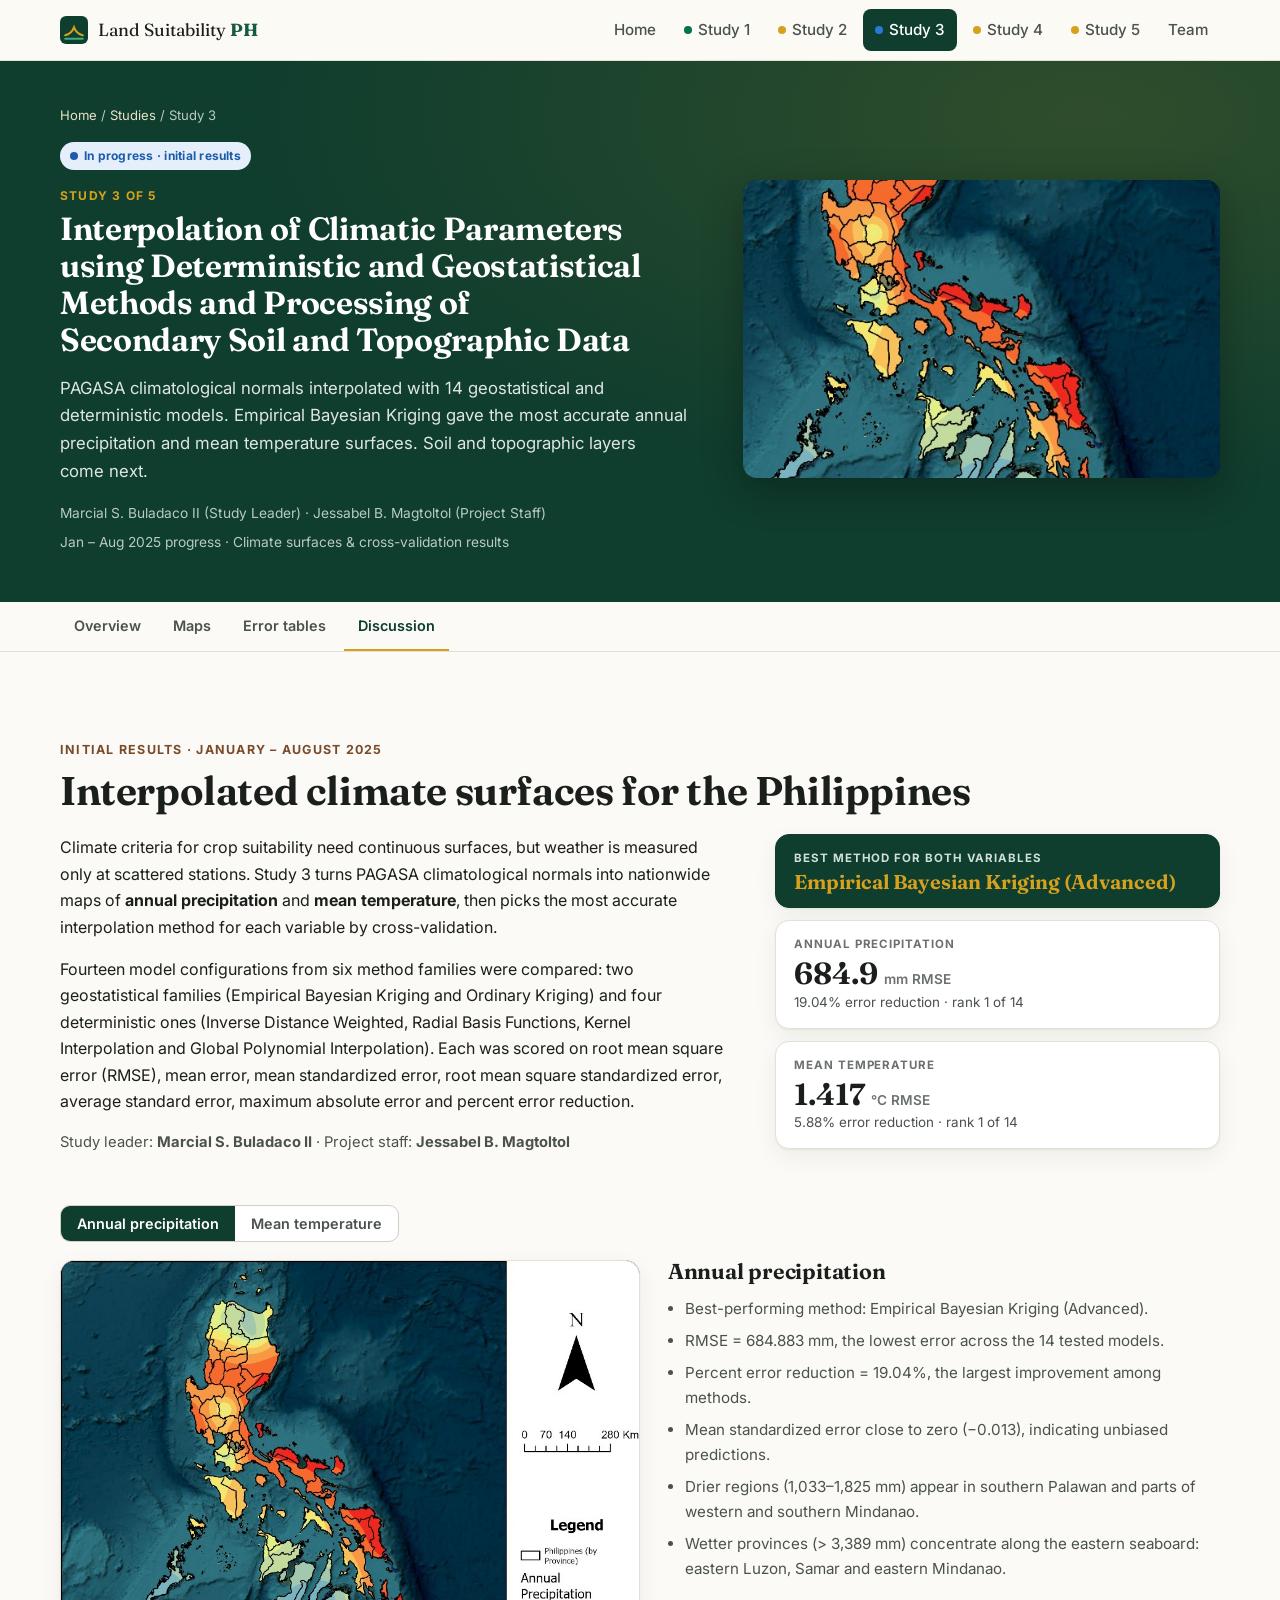
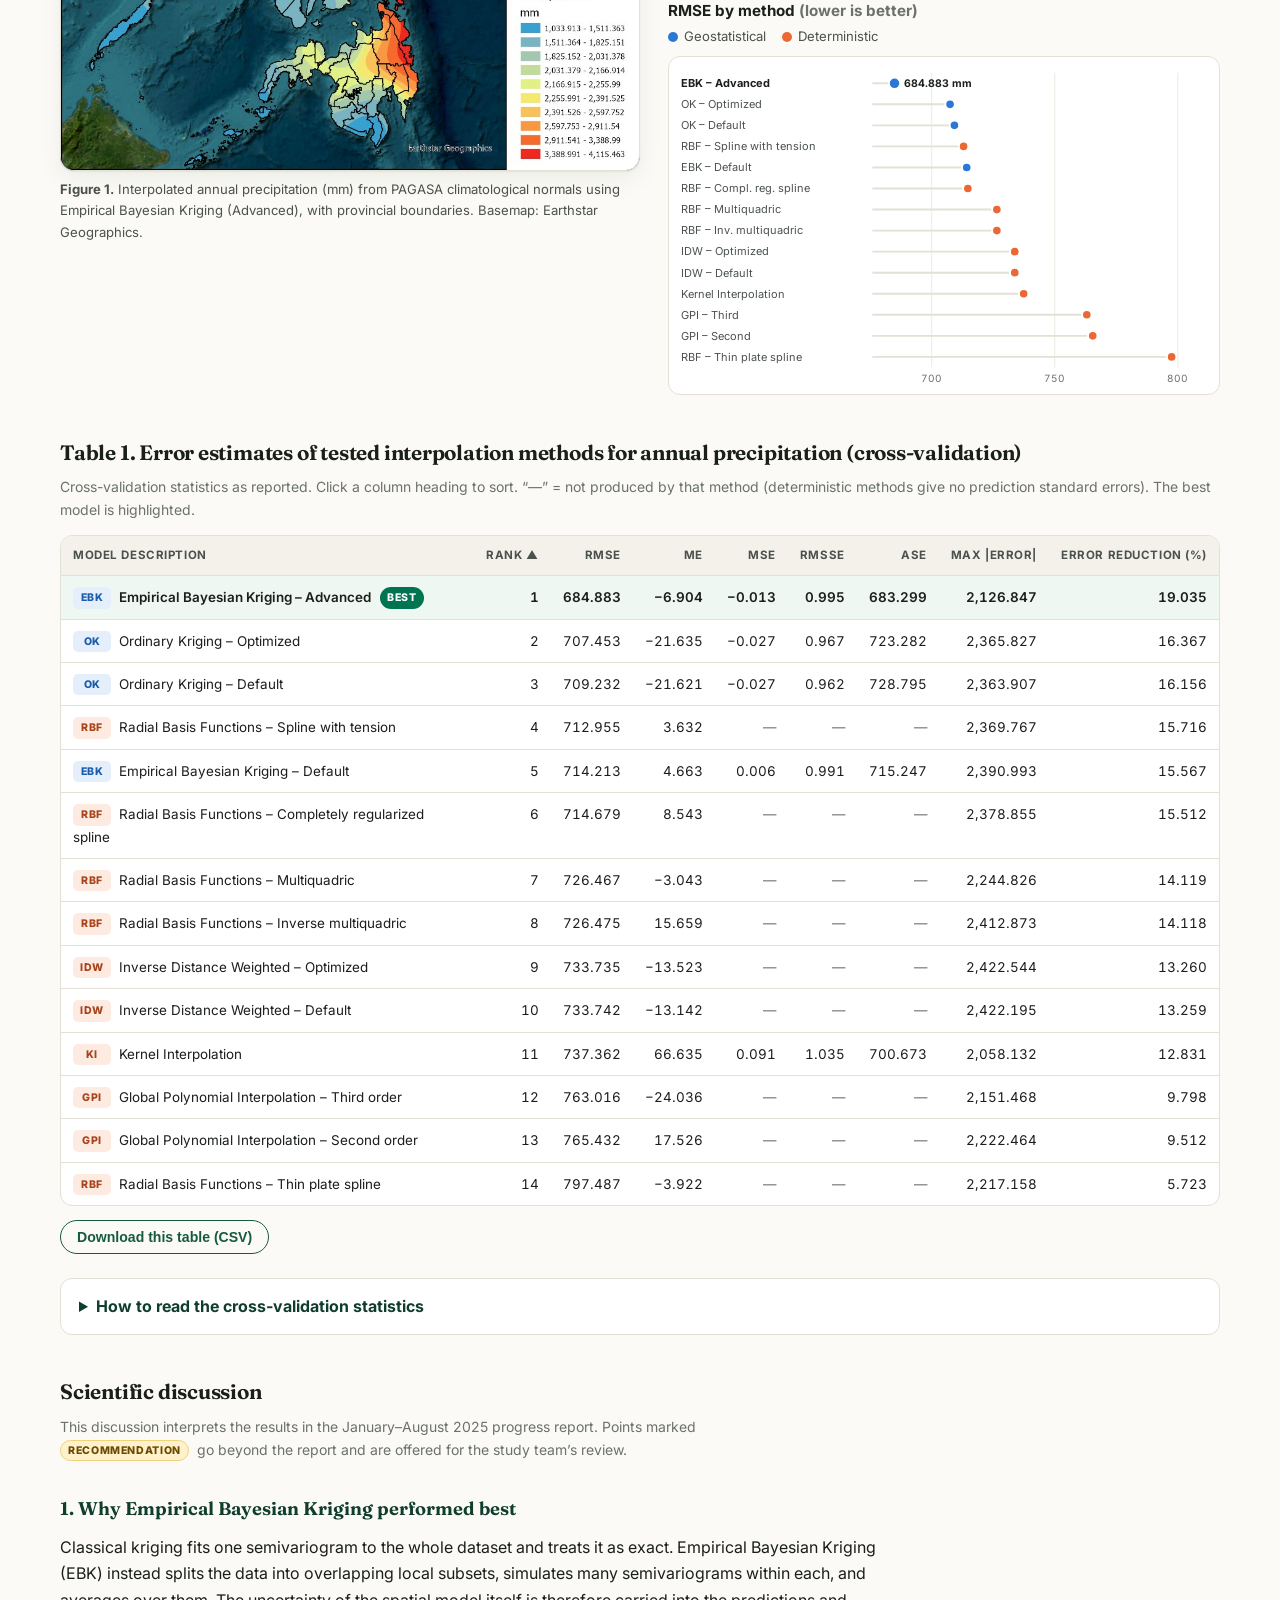
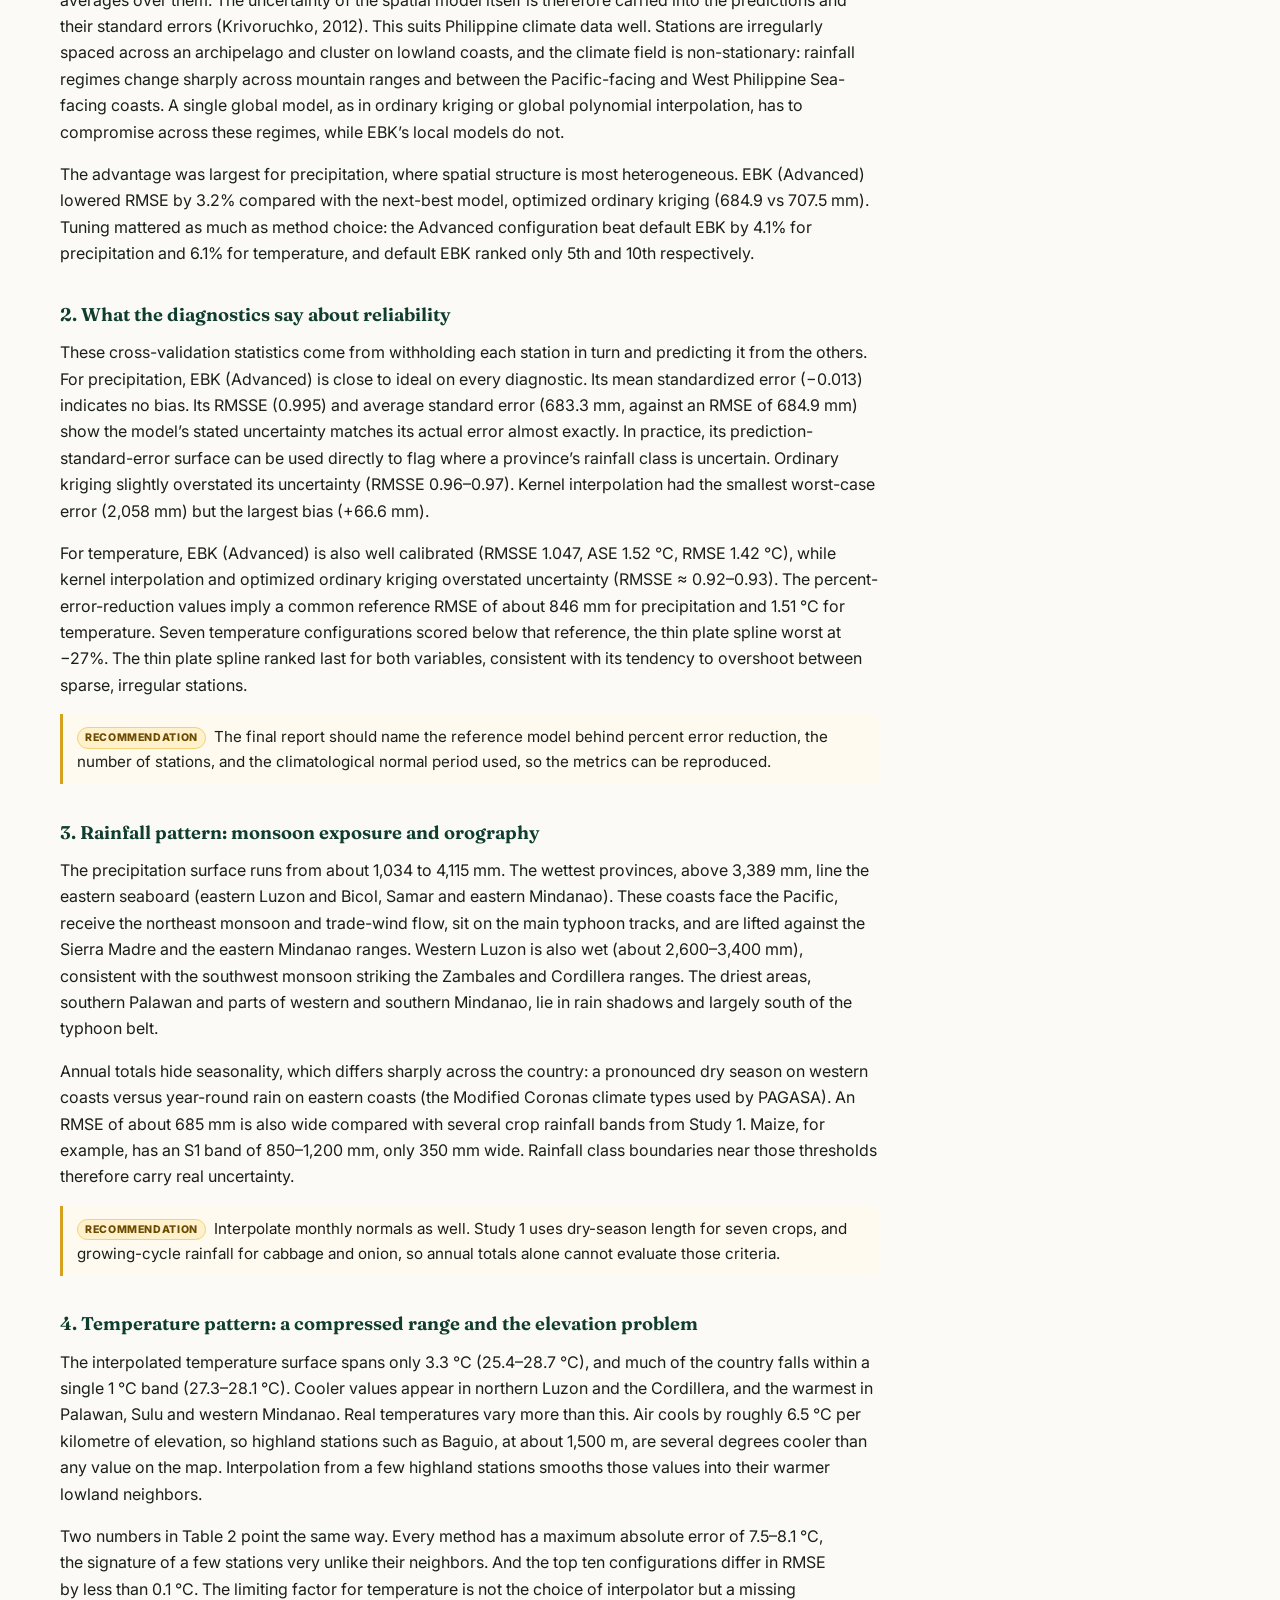
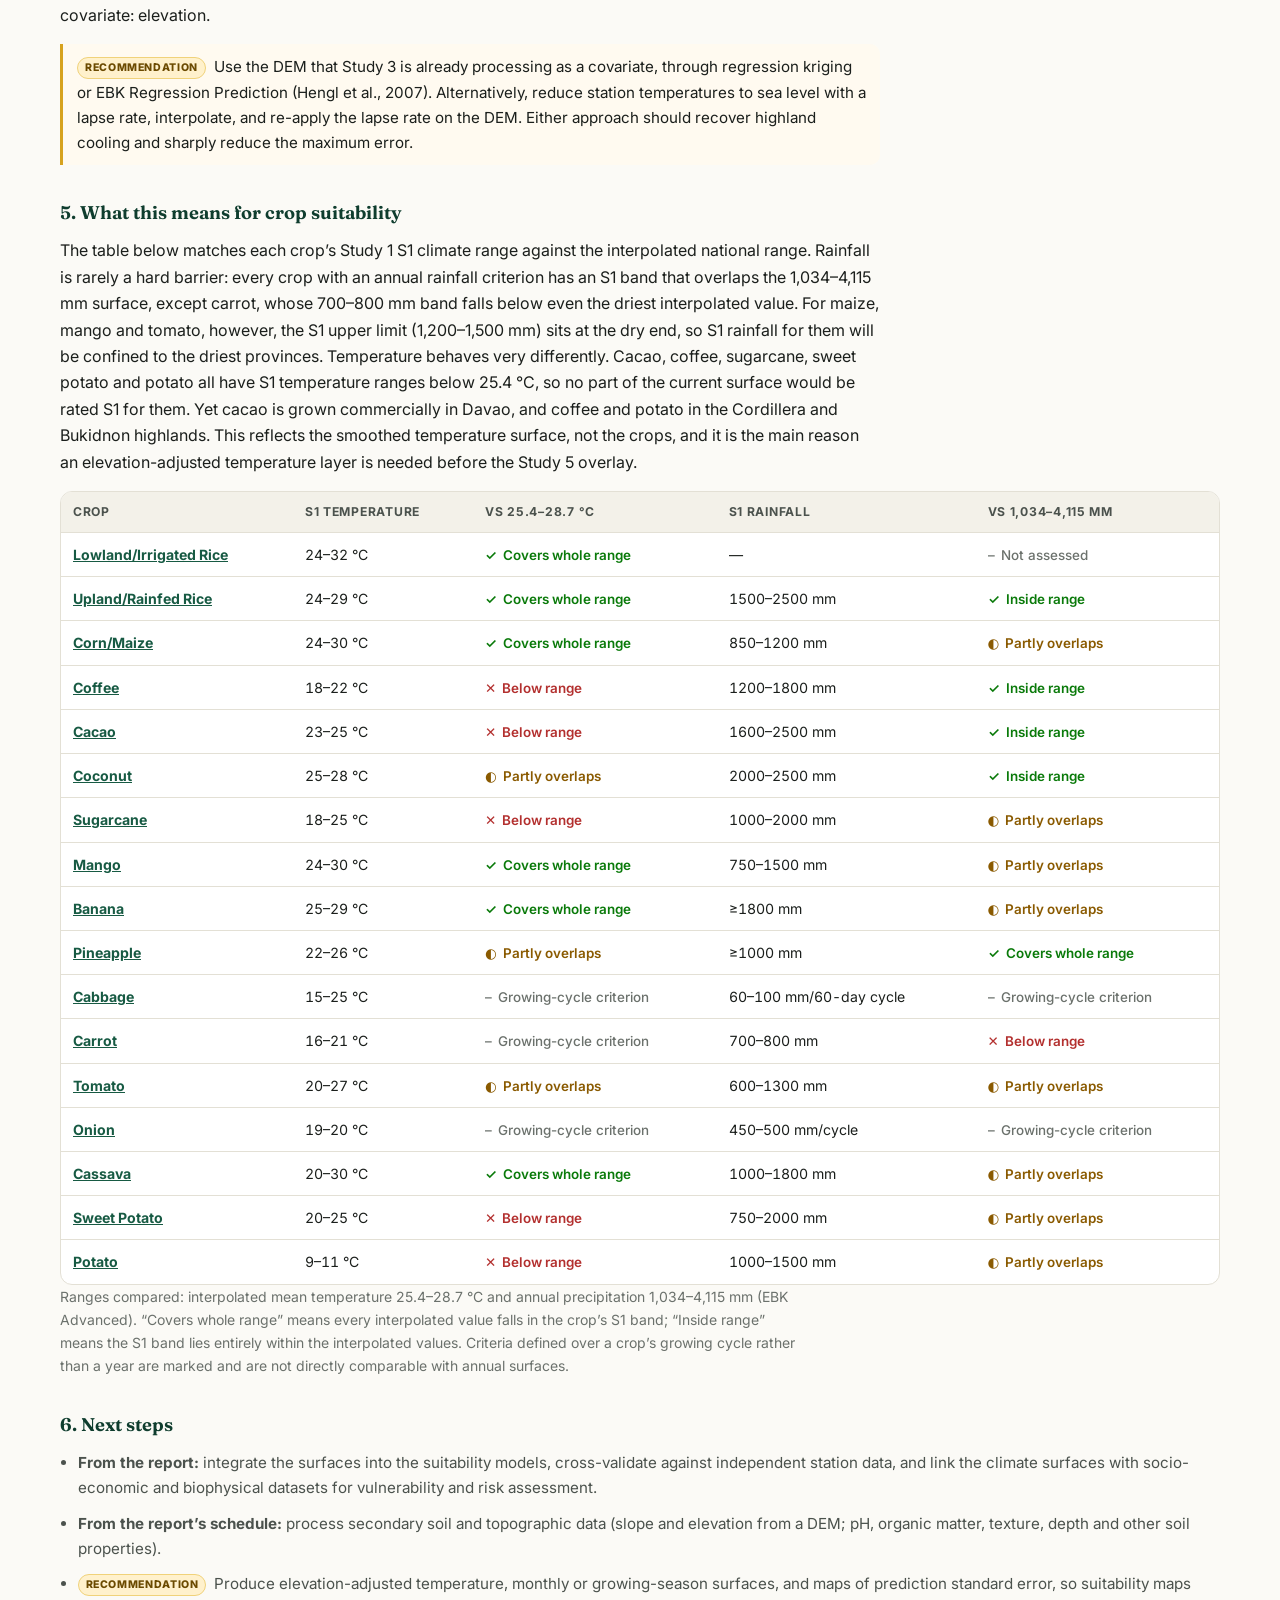
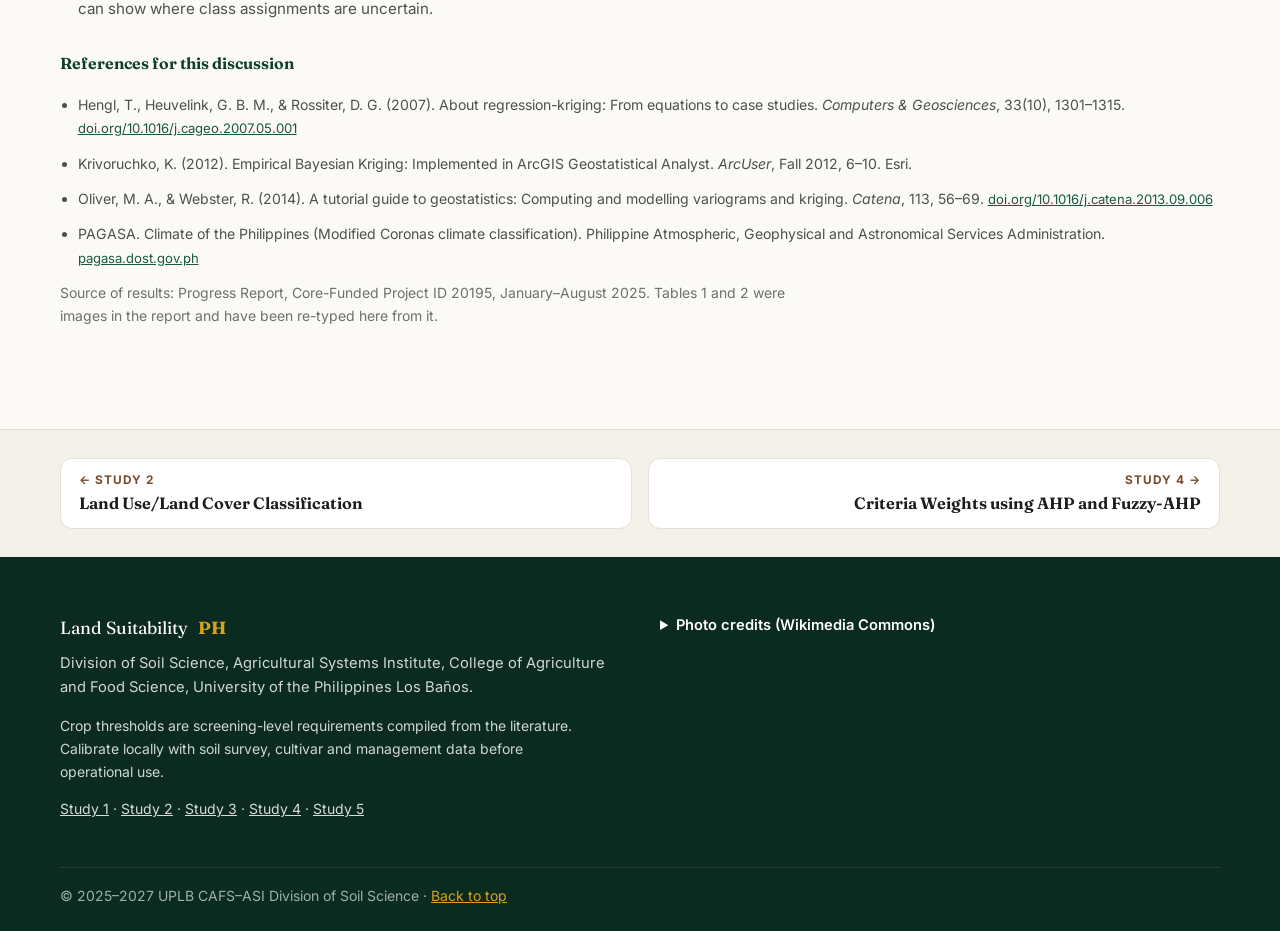
==== docs/study-3.html @ 01b2b388 "Split the site into one page per study Home page keeps the project overview, study cards and team. E" ====
<!doctype html>
<html lang="en">
<head>
<meta charset="utf-8">
<meta name="viewport" content="width=device-width, initial-scale=1">
<title>Study 3: Climate Interpolation · Land Suitability PH</title>
<meta name="description" content="Interpolated annual precipitation and mean temperature surfaces for the Philippines, with cross-validation of 14 interpolation methods and a scientific discussion.">
<link rel="icon" href="data:image/svg+xml,%3Csvg xmlns='http://www.w3.org/2000/svg' viewBox='0 0 32 32'%3E%3Crect width='32' height='32' rx='7' fill='%230f3d2e'/%3E%3Cpath d='M6 22c5-1 8-4 10-9 2 5 5 8 10 9' stroke='%23d6a21e' stroke-width='2.4' fill='none' stroke-linecap='round'/%3E%3Cpath d='M6 26h20' stroke='%233fae80' stroke-width='2.4' stroke-linecap='round'/%3E%3C/svg%3E">
<link rel="preconnect" href="https://fonts.googleapis.com">
<link rel="preconnect" href="https://fonts.gstatic.com" crossorigin>
<link href="https://fonts.googleapis.com/css2?family=Fraunces:opsz,wght@9..144,500;9..144,650&family=Inter:wght@400;500;600;700&display=swap" rel="stylesheet">
<link rel="stylesheet" href="assets/css/style.css?v=6">
</head>
<body data-page="study-3">
<header id="site-header" class="nav"></header>
<main id="main">
<section class="page-hero" id="page-hero"></section>
<nav class="subnav" aria-label="On this page"><div class="wrap"><a href="#climate">Overview</a><a href="#maps">Maps</a><a href="#tables">Error tables</a><a href="#discussion">Discussion</a></div></nav>
<!-- ============ STUDY 3 ============ -->
<section id="climate" class="section">
  <div class="wrap">
    <p class="kicker">Initial results · January – August 2025</p>
    <h2>Interpolated climate surfaces for the Philippines</h2>
    <div class="two-col narrow-right">
      <div>
        <p>Climate criteria for crop suitability need continuous surfaces, but weather is measured only at scattered stations. Study 3 turns PAGASA climatological normals into nationwide maps of <strong>annual precipitation</strong> and <strong>mean temperature</strong>, then picks the most accurate interpolation method for each variable by cross-validation.</p>
        <p>Fourteen model configurations from six method families were compared: two geostatistical families (Empirical Bayesian Kriging and Ordinary Kriging) and four deterministic ones (Inverse Distance Weighted, Radial Basis Functions, Kernel Interpolation and Global Polynomial Interpolation). Each was scored on root mean square error (RMSE), mean error, mean standardized error, root mean square standardized error, average standard error, maximum absolute error and percent error reduction.</p>
        <p class="lead-by">Study leader: <strong>Marcial S. Buladaco II</strong> · Project staff: <strong>Jessabel B. Magtoltol</strong></p>
      </div>
      <aside class="kpi-stack" aria-label="Key results">
        <div class="kpi best"><span class="kpi-lbl">Best method for both variables</span><span class="kpi-val sm">Empirical Bayesian Kriging (Advanced)</span></div>
        <div class="kpi"><span class="kpi-lbl">Annual precipitation</span><span class="kpi-val">684.9 <small>mm RMSE</small></span><span class="kpi-sub">19.04% error reduction · rank 1 of 14</span></div>
        <div class="kpi"><span class="kpi-lbl">Mean temperature</span><span class="kpi-val">1.417 <small>°C RMSE</small></span><span class="kpi-sub">5.88% error reduction · rank 1 of 14</span></div>
      </aside>
    </div>

    <div class="s3-switch" id="maps">
      <div class="seg" role="group" aria-label="Climate variable" id="s3-var">
        <button type="button" class="active" data-var="precip" aria-pressed="true">Annual precipitation</button>
        <button type="button" data-var="temp" aria-pressed="false">Mean temperature</button>
      </div>
    </div>

    <div class="s3-result">
      <figure class="s3-map">
        <button type="button" class="map-zoom" id="s3-map-btn" aria-label="Enlarge map">
          <img id="s3-map" src="assets/img/study3/annual-precipitation-ebk.jpg" alt="" width="938" height="825">
          <span class="zoom-hint" aria-hidden="true">Click to enlarge</span>
        </button>
        <figcaption id="s3-map-cap"></figcaption>
      </figure>
      <div class="s3-side">
        <h3 id="s3-title">Annual precipitation</h3>
        <ul class="s3-highlights" id="s3-highlights"></ul>
        <h4 class="s3-h4">RMSE by method <span class="muted">(lower is better)</span></h4>
        <ul class="legend inline" aria-label="Method type legend">
          <li><span class="dot geo"></span>Geostatistical</li>
          <li><span class="dot det"></span>Deterministic</li>
        </ul>
        <div id="s3-chart" class="s3-chart"></div>
      </div>
    </div>

    <span class="anchor" id="tables"></span>
    <h3 class="sub" id="s3-table-title">Table 1. Error estimates of tested interpolation methods for annual precipitation</h3>
    <p class="muted small">Cross-validation statistics as reported. Click a column heading to sort. “—” = not produced by that method (deterministic methods give no prediction standard errors). The best model is highlighted.</p>
    <div class="table-wrap"><table class="s3-table" id="s3-table"></table></div>
    <button type="button" class="btn btn-outline s3-dl" id="s3-dl">Download this table (CSV)</button>

    <details class="glossary">
      <summary>How to read the cross-validation statistics</summary>
      <dl>
        <dt>RMSE: root mean square error</dt><dd>Typical size of the prediction error, in the variable’s units. Smaller is better.</dd>
        <dt>ME: mean error</dt><dd>Average of predicted minus observed. Close to 0 means no systematic over- or under-prediction.</dd>
        <dt>MSE: mean standardized error</dt><dd>Mean error divided by each prediction’s standard error. Should be close to 0.</dd>
        <dt>RMSSE: root mean square standardized error</dt><dd>Should be close to 1. Above 1, the model underestimates its own uncertainty; below 1, it overestimates it.</dd>
        <dt>ASE: average standard error</dt><dd>The model’s own estimate of its error. When it is close to the RMSE, the uncertainty maps can be trusted.</dd>
        <dt>Max |error|: maximum absolute error</dt><dd>The single worst station prediction. It flags stations that differ sharply from their neighbors.</dd>
        <dt>Percent error reduction</dt><dd>RMSE improvement relative to a common reference model. Negative values mean the configuration did worse than that reference.</dd>
      </dl>
    </details>

    <article class="discussion" id="discussion">
      <h3 class="sub">Scientific discussion</h3>
      <p class="muted small disclaimer">This discussion interprets the results in the January–August 2025 progress report. Points marked <span class="tag-rec">Recommendation</span> go beyond the report and are offered for the study team’s review.</p>

      <h4>1. Why Empirical Bayesian Kriging performed best</h4>
      <p>Classical kriging fits one semivariogram to the whole dataset and treats it as exact. Empirical Bayesian Kriging (EBK) instead splits the data into overlapping local subsets, simulates many semivariograms within each, and averages over them. The uncertainty of the spatial model itself is therefore carried into the predictions and their standard errors (Krivoruchko, 2012). This suits Philippine climate data well. Stations are irregularly spaced across an archipelago and cluster on lowland coasts, and the climate field is non-stationary: rainfall regimes change sharply across mountain ranges and between the Pacific-facing and West Philippine Sea-facing coasts. A single global model, as in ordinary kriging or global polynomial interpolation, has to compromise across these regimes, while EBK’s local models do not.</p>
      <p>The advantage was largest for precipitation, where spatial structure is most heterogeneous. EBK (Advanced) lowered RMSE by 3.2% compared with the next-best model, optimized ordinary kriging (684.9 vs 707.5 mm). Tuning mattered as much as method choice: the Advanced configuration beat default EBK by 4.1% for precipitation and 6.1% for temperature, and default EBK ranked only 5th and 10th respectively.</p>

      <h4>2. What the diagnostics say about reliability</h4>
      <p>These cross-validation statistics come from withholding each station in turn and predicting it from the others. For precipitation, EBK (Advanced) is close to ideal on every diagnostic. Its mean standardized error (−0.013) indicates no bias. Its RMSSE (0.995) and average standard error (683.3 mm, against an RMSE of 684.9 mm) show the model’s stated uncertainty matches its actual error almost exactly. In practice, its prediction-standard-error surface can be used directly to flag where a province’s rainfall class is uncertain. Ordinary kriging slightly overstated its uncertainty (RMSSE 0.96–0.97). Kernel interpolation had the smallest worst-case error (2,058 mm) but the largest bias (+66.6 mm).</p>
      <p>For temperature, EBK (Advanced) is also well calibrated (RMSSE 1.047, ASE 1.52 °C, RMSE 1.42 °C), while kernel interpolation and optimized ordinary kriging overstated uncertainty (RMSSE ≈ 0.92–0.93). The percent-error-reduction values imply a common reference RMSE of about 846 mm for precipitation and 1.51 °C for temperature. Seven temperature configurations scored below that reference, the thin plate spline worst at −27%. The thin plate spline ranked last for both variables, consistent with its tendency to overshoot between sparse, irregular stations.</p>
      <p class="rec"><span class="tag-rec">Recommendation</span> The final report should name the reference model behind percent error reduction, the number of stations, and the climatological normal period used, so the metrics can be reproduced.</p>

      <h4>3. Rainfall pattern: monsoon exposure and orography</h4>
      <p>The precipitation surface runs from about 1,034 to 4,115 mm. The wettest provinces, above 3,389 mm, line the eastern seaboard (eastern Luzon and Bicol, Samar and eastern Mindanao). These coasts face the Pacific, receive the northeast monsoon and trade-wind flow, sit on the main typhoon tracks, and are lifted against the Sierra Madre and the eastern Mindanao ranges. Western Luzon is also wet (about 2,600–3,400 mm), consistent with the southwest monsoon striking the Zambales and Cordillera ranges. The driest areas, southern Palawan and parts of western and southern Mindanao, lie in rain shadows and largely south of the typhoon belt.</p>
      <p>Annual totals hide seasonality, which differs sharply across the country: a pronounced dry season on western coasts versus year-round rain on eastern coasts (the Modified Coronas climate types used by PAGASA). An RMSE of about 685 mm is also wide compared with several crop rainfall bands from Study 1. Maize, for example, has an S1 band of 850–1,200 mm, only 350 mm wide. Rainfall class boundaries near those thresholds therefore carry real uncertainty.</p>
      <p class="rec"><span class="tag-rec">Recommendation</span> Interpolate monthly normals as well. Study 1 uses dry-season length for seven crops, and growing-cycle rainfall for cabbage and onion, so annual totals alone cannot evaluate those criteria.</p>

      <h4>4. Temperature pattern: a compressed range and the elevation problem</h4>
      <p>The interpolated temperature surface spans only 3.3 °C (25.4–28.7 °C), and much of the country falls within a single 1 °C band (27.3–28.1 °C). Cooler values appear in northern Luzon and the Cordillera, and the warmest in Palawan, Sulu and western Mindanao. Real temperatures vary more than this. Air cools by roughly 6.5 °C per kilometre of elevation, so highland stations such as Baguio, at about 1,500 m, are several degrees cooler than any value on the map. Interpolation from a few highland stations smooths those values into their warmer lowland neighbors.</p>
      <p>Two numbers in Table 2 point the same way. Every method has a maximum absolute error of 7.5–8.1 °C, the signature of a few stations very unlike their neighbors. And the top ten configurations differ in RMSE by less than 0.1 °C. The limiting factor for temperature is not the choice of interpolator but a missing covariate: elevation.</p>
      <p class="rec"><span class="tag-rec">Recommendation</span> Use the DEM that Study 3 is already processing as a covariate, through regression kriging or EBK Regression Prediction (Hengl et al., 2007). Alternatively, reduce station temperatures to sea level with a lapse rate, interpolate, and re-apply the lapse rate on the DEM. Either approach should recover highland cooling and sharply reduce the maximum error.</p>

      <h4>5. What this means for crop suitability</h4>
      <p>The table below matches each crop’s Study 1 S1 climate range against the interpolated national range. Rainfall is rarely a hard barrier: every crop with an annual rainfall criterion has an S1 band that overlaps the 1,034–4,115 mm surface, except carrot, whose 700–800 mm band falls below even the driest interpolated value. For maize, mango and tomato, however, the S1 upper limit (1,200–1,500 mm) sits at the dry end, so S1 rainfall for them will be confined to the driest provinces. Temperature behaves very differently. Cacao, coffee, sugarcane, sweet potato and potato all have S1 temperature ranges below 25.4 °C, so no part of the current surface would be rated S1 for them. Yet cacao is grown commercially in Davao, and coffee and potato in the Cordillera and Bukidnon highlands. This reflects the smoothed temperature surface, not the crops, and it is the main reason an elevation-adjusted temperature layer is needed before the Study 5 overlay.</p>
      <div class="table-wrap"><table class="fit-table" id="s3-fit"></table></div>
      <p class="muted small">Ranges compared: interpolated mean temperature 25.4–28.7 °C and annual precipitation 1,034–4,115 mm (EBK Advanced). “Covers whole range” means every interpolated value falls in the crop’s S1 band; “Inside range” means the S1 band lies entirely within the interpolated values. Criteria defined over a crop’s growing cycle rather than a year are marked and are not directly comparable with annual surfaces.</p>

      <h4>6. Next steps</h4>
      <ul class="cautions">
        <li><b>From the report:</b> integrate the surfaces into the suitability models, cross-validate against independent station data, and link the climate surfaces with socio-economic and biophysical datasets for vulnerability and risk assessment.</li>
        <li><b>From the report’s schedule:</b> process secondary soil and topographic data (slope and elevation from a DEM; pH, organic matter, texture, depth and other soil properties).</li>
        <li><span class="tag-rec">Recommendation</span> Produce elevation-adjusted temperature, monthly or growing-season surfaces, and maps of prediction standard error, so suitability maps can show where class assignments are uncertain.</li>
      </ul>

      <h4 class="refs-h">References for this discussion</h4>
      <ul class="refs short">
        <li>Hengl, T., Heuvelink, G. B. M., &amp; Rossiter, D. G. (2007). About regression-kriging: From equations to case studies. <i>Computers &amp; Geosciences</i>, 33(10), 1301–1315. <a href="https://doi.org/10.1016/j.cageo.2007.05.001" target="_blank" rel="noopener">doi.org/10.1016/j.cageo.2007.05.001</a></li>
        <li>Krivoruchko, K. (2012). Empirical Bayesian Kriging: Implemented in ArcGIS Geostatistical Analyst. <i>ArcUser</i>, Fall 2012, 6–10. Esri.</li>
        <li>Oliver, M. A., &amp; Webster, R. (2014). A tutorial guide to geostatistics: Computing and modelling variograms and kriging. <i>Catena</i>, 113, 56–69. <a href="https://doi.org/10.1016/j.catena.2013.09.006" target="_blank" rel="noopener">doi.org/10.1016/j.catena.2013.09.006</a></li>
        <li>PAGASA. Climate of the Philippines (Modified Coronas climate classification). Philippine Atmospheric, Geophysical and Astronomical Services Administration. <a href="https://www.pagasa.dost.gov.ph/information/climate-philippines" target="_blank" rel="noopener">pagasa.dost.gov.ph</a></li>
      </ul>
      <p class="muted small">Source of results: Progress Report, Core-Funded Project ID 20195, January–August 2025. Tables 1 and 2 were images in the report and have been re-typed here from it.</p>
    </article>
  </div>
</section>

<nav class="study-pager" id="study-pager" aria-label="Other studies"></nav>
<!-- Map lightbox -->
<dialog id="map-dialog" class="map-dialog" aria-label="Enlarged map">
  <button class="dlg-close" id="map-close" aria-label="Close enlarged map">
    <svg viewBox="0 0 24 24" width="20" height="20" aria-hidden="true"><path d="M6 6l12 12M18 6 6 18" stroke="currentColor" stroke-width="2.2" stroke-linecap="round"/></svg>
  </button>
  <img id="map-big" src="" alt="">
</dialog>

<div class="tooltip" id="tooltip" role="status" hidden></div>
</main>
<footer id="site-footer" class="footer"></footer>
<script src="assets/js/data.js?v=6"></script>
<script src="assets/js/study3.js?v=6"></script>
<script src="assets/js/app.js?v=6"></script>
</body>
</html>
---- docs/assets/css/style.css ----
/* Land Suitability PH: styles */
:root {
  color-scheme: light;
  --paper: #fbfaf6;
  --paper-2: #f3f1e9;
  --card: #ffffff;
  --ink: #1b1f1c;
  --ink-2: #4b524d;
  --muted: #6b716c;
  --line: #e3e0d5;
  --line-2: #d3cfc2;
  --forest: #0f3d2e;
  --forest-2: #175a43;
  --leaf: #3fae80;
  --soil: #7a4b2a;
  --gold: #d6a21e;
  /* FAO suitability classes (validated for CVD separation; always shown with a text label) */
  --S1: #007450;
  --S2: #3fae80;
  --S3: #d6a21e;
  --N1: #d4532a;
  --N2: #8f2a1f;
  --radius: 14px;
  --shadow: 0 1px 2px rgba(20, 30, 25, .06), 0 8px 24px rgba(20, 30, 25, .06);
  --serif: "Fraunces", Georgia, "Times New Roman", serif;
  --sans: "Inter", system-ui, -apple-system, "Segoe UI", Roboto, sans-serif;
}

*, *::before, *::after { box-sizing: border-box; }
html { scroll-behavior: smooth; scroll-padding-top: 72px; }
body {
  margin: 0;
  background: var(--paper);
  color: var(--ink);
  font: 16px/1.65 var(--sans);
  -webkit-font-smoothing: antialiased;
  overflow-x: hidden;
}
img { max-width: 100%; display: block; }
a { color: var(--forest-2); }
a:hover { color: var(--forest); }
abbr { text-decoration: none; border-bottom: 1px dotted currentColor; cursor: help; }
h1, h2, h3 { font-family: var(--serif); font-weight: 650; line-height: 1.15; margin: 0 0 .5em; letter-spacing: -.01em; text-wrap: balance; }
h2 { font-size: clamp(1.75rem, 3.6vw, 2.5rem); }
h3 { font-size: 1.2rem; }
p { margin: 0 0 1em; text-wrap: pretty; }
.wrap { width: min(1160px, 100% - 32px); margin-inline: auto; }
.muted { color: var(--muted); }
.small { font-size: .875rem; }
:focus-visible { outline: 3px solid var(--gold); outline-offset: 2px; border-radius: 4px; }

/* ---------- nav ---------- */
.nav { position: sticky; top: 0; z-index: 50; background: rgba(251, 250, 246, .9); backdrop-filter: saturate(1.4) blur(10px); border-bottom: 1px solid var(--line); }
.nav-inner { display: flex; align-items: center; justify-content: space-between; height: 60px; width: min(1160px, 100% - 32px); margin-inline: auto; }
.brand { display: flex; align-items: center; gap: 10px; font-family: var(--serif); font-size: 1.1rem; color: var(--ink); text-decoration: none; }
.brand b { color: var(--forest-2); }
.brand.light { color: #fff; margin-bottom: .5em; }
.brand.light b { color: var(--gold); }
.nav-links { display: flex; gap: 4px; }
.nav-links a { padding: 8px 12px; border-radius: 8px; text-decoration: none; color: var(--ink-2); font-weight: 500; font-size: .95rem; }
.nav-links a:hover, .nav-links a.active { background: var(--paper-2); color: var(--forest); }
.nav-toggle { display: none; background: none; border: 0; padding: 10px; cursor: pointer; }
.nav-toggle span { display: block; width: 22px; height: 2px; background: var(--ink); margin: 5px 0; border-radius: 2px; transition: transform .2s; }
@media (max-width: 860px) {
  .nav-toggle { display: block; }
  .nav-links { position: absolute; top: 60px; left: 0; right: 0; flex-direction: column; background: var(--paper); border-bottom: 1px solid var(--line); padding: 8px 16px 16px; display: none; }
  .nav-links.open { display: flex; }
  .nav-links a { padding: 12px; }
}

/* ---------- hero ---------- */
.hero { position: relative; min-height: min(86vh, 760px); display: flex; align-items: flex-end; color: #fff; overflow: hidden; background: var(--forest); }
.hero-img { position: absolute; inset: 0; width: 100%; height: 100%; object-fit: cover; }
.hero-shade { position: absolute; inset: 0; background: linear-gradient(180deg, rgba(8, 28, 20, .15) 0%, rgba(8, 28, 20, .35) 40%, rgba(8, 28, 20, .88) 100%); }
.hero-content { position: relative; padding: 120px 0 88px; }
.eyebrow { text-transform: uppercase; letter-spacing: .08em; font-size: .78rem; font-weight: 600; color: #e8e2c8; max-width: 60ch; }
.hero h1 { font-size: clamp(2.2rem, 6vw, 4.2rem); max-width: 16ch; margin-bottom: .35em; }
.lede { font-size: clamp(1.05rem, 1.8vw, 1.25rem); max-width: 58ch; color: #eef0ea; }
.hero-cta { display: flex; flex-wrap: wrap; gap: 12px; margin-top: 28px; }
.hero-credit { position: absolute; right: 16px; bottom: 10px; margin: 0; font-size: .72rem; color: rgba(255, 255, 255, .7); }
@media (max-width: 600px) { .hero-credit { left: 16px; right: auto; } .hero-content { padding-bottom: 72px; } }

.btn { display: inline-flex; align-items: center; justify-content: center; gap: 8px; padding: 12px 20px; border-radius: 999px; font-weight: 600; text-decoration: none; border: 1.5px solid transparent; transition: transform .15s, background .15s; cursor: pointer; font-size: .97rem; }
.btn:hover { transform: translateY(-1px); }
.btn-primary { background: var(--gold); color: #1d1600; }
.btn-primary:hover { background: #e6b12b; color: #1d1600; }
.btn-ghost { border-color: rgba(255, 255, 255, .6); color: #fff; }
.btn-ghost:hover { background: rgba(255, 255, 255, .12); color: #fff; }
.btn-outline { border-color: var(--forest-2); color: var(--forest-2); background: transparent; }
.btn-outline:hover { background: var(--forest-2); color: #fff; }

/* ---------- stats ---------- */
.stats { background: var(--forest); color: #fff; }
.stats-grid { display: grid; grid-template-columns: repeat(5, 1fr); }
.stat { padding: 26px 12px; text-align: center; border-left: 1px solid rgba(255, 255, 255, .12); }
.stat:first-child { border-left: 0; }
.stat-num { display: block; font-family: var(--serif); font-size: clamp(1.8rem, 4vw, 2.6rem); color: var(--gold); line-height: 1.1; }
.stat-lbl { font-size: .85rem; color: #d5ddd7; }
@media (max-width: 760px) {
  .stats-grid { grid-template-columns: repeat(2, 1fr); }
  .stat { border-left: 0; border-top: 1px solid rgba(255, 255, 255, .12); }
  .stat:nth-child(-n+2) { border-top: 0; }
  .stat:last-child { grid-column: span 2; }
}

/* ---------- sections ---------- */
.section { padding: 88px 0; }
.section.alt { background: var(--paper-2); }
.kicker { text-transform: uppercase; letter-spacing: .1em; font-size: .78rem; font-weight: 700; color: var(--soil); margin-bottom: .6em; }
.section-lede { max-width: 70ch; color: var(--ink-2); font-size: 1.05rem; }
.sub { margin-top: 2.2em; font-size: 1.3rem; }
.two-col { display: grid; grid-template-columns: 1.15fr 1fr; gap: 48px; align-items: start; }
.two-col.narrow-right { grid-template-columns: 1.5fr 1fr; }
@media (max-width: 900px) { .two-col, .two-col.narrow-right { grid-template-columns: 1fr; gap: 28px; } }

.project-fig { margin: 0; }
.project-fig img { border-radius: var(--radius); aspect-ratio: 4/3; object-fit: cover; width: 100%; box-shadow: var(--shadow); }
.project-fig figcaption { font-size: .78rem; color: var(--muted); margin-top: 8px; }
.meta-grid { display: grid; grid-template-columns: 1fr 1fr; gap: 12px; margin-top: 24px; }
.meta-grid div { background: var(--card); border: 1px solid var(--line); border-radius: 10px; padding: 12px 14px; font-size: .92rem; }
.meta-grid span { display: block; font-size: .72rem; text-transform: uppercase; letter-spacing: .08em; color: var(--muted); font-weight: 600; }
@media (max-width: 520px) { .meta-grid { grid-template-columns: 1fr; } }

.objectives { counter-reset: o; list-style: none; padding: 0; margin: 0; display: grid; grid-template-columns: repeat(auto-fill, minmax(300px, 1fr)); gap: 12px; }
.objectives li { counter-increment: o; position: relative; background: var(--card); border: 1px solid var(--line); border-radius: 12px; padding: 14px 16px 14px 54px; font-size: .95rem; }
.objectives li::before { content: counter(o); position: absolute; left: 14px; top: 13px; width: 28px; height: 28px; border-radius: 50%; background: var(--forest); color: #fff; display: grid; place-items: center; font-weight: 700; font-size: .85rem; }
@media (max-width: 400px) { .objectives { grid-template-columns: 1fr; } }

/* flow diagram */
.flow { display: grid; grid-template-columns: 1.2fr auto 1fr auto 1.2fr; align-items: center; gap: 12px; background: var(--card); border: 1px solid var(--line); border-radius: var(--radius); padding: 24px; box-shadow: var(--shadow); }
.flow-col { display: flex; flex-direction: column; gap: 10px; }
.flow-tag { font-size: .72rem; text-transform: uppercase; letter-spacing: .1em; color: var(--muted); font-weight: 700; }
.flow-node { border: 1.5px dashed var(--line-2); border-radius: 12px; padding: 12px 14px; font-size: .95rem; background: var(--paper); }
.flow-node b { display: block; font-size: .72rem; text-transform: uppercase; letter-spacing: .08em; color: var(--soil); }
.flow-node small { display: block; color: var(--muted); font-size: .8rem; margin-top: 2px; }
.flow-node.done { border: 2px solid var(--S1); background: #eef7f2; }
.flow-node.done b::after { content: " · complete"; color: var(--S1); }
.flow-arrow { color: var(--line-2); width: 40px; }
.class-row { display: flex; gap: 4px; margin-top: 10px; flex-wrap: wrap; }
@media (max-width: 820px) {
  .flow { grid-template-columns: 1fr; }
  .flow-arrow { transform: rotate(90deg); justify-self: center; }
}

/* class chips */
i[class^="c-"] { display: inline-grid; place-items: center; min-width: 34px; height: 24px; padding: 0 6px; border-radius: 6px; font-style: normal; font-weight: 700; font-size: .78rem; color: #fff; letter-spacing: .02em; }
.c-S1 { background: var(--S1); }
.c-S2 { background: var(--S2); color: #062a1c !important; }
.c-S3 { background: var(--S3); color: #2a1e00 !important; }
.c-N1 { background: var(--N1); }
.c-N2 { background: var(--N2); }
.nd { display: inline-block; padding: 0 6px; border-radius: 5px; background: var(--paper-2); border: 1px solid var(--line-2); font-size: .8rem; font-weight: 600; color: var(--muted); }

/* ---------- studies ---------- */
.study-grid { display: grid; grid-template-columns: repeat(auto-fill, minmax(320px, 1fr)); gap: 20px; margin-top: 32px; }
.study { background: var(--card); border: 1px solid var(--line); border-radius: var(--radius); overflow: hidden; display: flex; flex-direction: column; box-shadow: var(--shadow); }
.study-media { aspect-ratio: 16/9; background: var(--forest); position: relative; overflow: hidden; }
.study-media img { width: 100%; height: 100%; object-fit: cover; }
.study.wip .study-media img { filter: saturate(.55); }
.study-media .badge { position: absolute; top: 12px; left: 12px; }
.study-media svg { width: 100%; height: 100%; }
.badge { display: inline-flex; align-items: center; gap: 6px; padding: 4px 10px; border-radius: 999px; font-size: .75rem; font-weight: 700; letter-spacing: .02em; }
.badge.done { background: #e7f5ee; color: var(--S1); }
.badge.wip { background: #fff4dc; color: #7a5500; }
.badge .dot { width: 8px; height: 8px; border-radius: 50%; background: currentColor; }
.badge.wip .dot { animation: pulse 1.6s ease-in-out infinite; }
@keyframes pulse { 50% { opacity: .3; } }
.study-body { padding: 18px 20px 20px; display: flex; flex-direction: column; flex: 1; }
.study-num { font-size: .75rem; text-transform: uppercase; letter-spacing: .1em; color: var(--soil); font-weight: 700; }
.study h3 { margin: 4px 0 8px; font-size: 1.15rem; }
.study p { font-size: .92rem; color: var(--ink-2); }
.study .people { font-size: .82rem; color: var(--muted); margin-top: auto; padding-top: 10px; border-top: 1px solid var(--line); }
.study .timeline { font-size: .82rem; color: var(--ink-2); margin-bottom: 10px; }
.study a.study-link { font-weight: 600; font-size: .92rem; margin-bottom: 10px; }
@media (prefers-reduced-motion: reduce) { .badge.wip .dot { animation: none; } html { scroll-behavior: auto; } }

/* ---------- compendium ---------- */
.lead-by { font-size: .92rem; color: var(--ink-2); }
.legend-card { background: var(--card); border: 1px solid var(--line); border-radius: var(--radius); padding: 20px; box-shadow: var(--shadow); }
.legend-card h3 { font-size: 1.05rem; }
.legend { list-style: none; margin: 0; padding: 0; display: grid; gap: 10px; }
.legend li { display: grid; grid-template-columns: 40px 1fr; gap: 10px; align-items: start; font-size: .88rem; color: var(--ink-2); }
.legend li b { display: block; color: var(--ink); font-size: .92rem; }
.legend.inline { display: flex; flex-wrap: wrap; gap: 6px 16px; }
.legend.inline li { display: flex; align-items: center; gap: 6px; font-size: .82rem; }

.toolbar { display: flex; flex-wrap: wrap; gap: 12px; justify-content: space-between; align-items: center; margin: 40px 0 20px; }
.chips { display: flex; flex-wrap: wrap; gap: 8px; }
.chip { border: 1.5px solid var(--line-2); background: var(--card); color: var(--ink-2); padding: 7px 14px; border-radius: 999px; font: 600 .88rem var(--sans); cursor: pointer; }
.chip:hover { border-color: var(--forest-2); }
.chip[aria-pressed="true"] { background: var(--forest); border-color: var(--forest); color: #fff; }
.chip .n { opacity: .65; font-weight: 500; margin-left: 4px; }
.search { display: flex; align-items: center; gap: 8px; background: var(--card); border: 1.5px solid var(--line-2); border-radius: 999px; padding: 0 14px; color: var(--muted); min-width: 240px; }
.search.wide { max-width: 520px; margin: 8px 0 8px; }
.search input { border: 0; outline: 0; background: transparent; font: 400 .95rem var(--sans); padding: 10px 0; width: 100%; color: var(--ink); }
.search:focus-within { border-color: var(--forest-2); }
@media (max-width: 560px) { .search { min-width: 0; width: 100%; } }

.crop-grid { display: grid; grid-template-columns: repeat(auto-fill, minmax(250px, 1fr)); gap: 18px; }
.crop-card { background: var(--card); border: 1px solid var(--line); border-radius: var(--radius); overflow: hidden; cursor: pointer; text-align: left; padding: 0; font: inherit; color: inherit; display: flex; flex-direction: column; box-shadow: var(--shadow); transition: transform .18s, box-shadow .18s; }
.crop-card:hover { transform: translateY(-3px); box-shadow: 0 2px 4px rgba(20, 30, 25, .08), 0 16px 36px rgba(20, 30, 25, .12); }
.crop-card .ph { aspect-ratio: 4/3; overflow: hidden; position: relative; background: var(--paper-2); }
.crop-card .ph img { width: 100%; height: 100%; object-fit: cover; transition: transform .4s; }
.crop-card:hover .ph img { transform: scale(1.04); }
.crop-card .ph .pill { position: absolute; left: 10px; top: 10px; }
.pill { display: inline-block; padding: 3px 10px; border-radius: 999px; background: rgba(255, 255, 255, .92); color: var(--forest); font-size: .72rem; font-weight: 700; letter-spacing: .04em; text-transform: uppercase; }
.crop-card .cb { padding: 14px 16px 16px; display: flex; flex-direction: column; gap: 2px; flex: 1; }
.crop-card h3 { font-size: 1.15rem; margin: 0; }
.crop-card .sci { font-style: italic; color: var(--muted); font-size: .88rem; }
.crop-card .snap { display: grid; grid-template-columns: auto 1fr; gap: 3px 10px; margin-top: 10px; font-size: .82rem; }
.crop-card .snap dt { color: var(--muted); }
.crop-card .snap dd { margin: 0; font-weight: 600; font-variant-numeric: tabular-nums; }
.crop-card .more { margin-top: 12px; font-size: .85rem; color: var(--forest-2); font-weight: 600; }
.empty { padding: 40px; text-align: center; color: var(--muted); grid-column: 1/-1; }
.downloads { margin-top: 28px; }

/* ---------- compare ---------- */
.compare-controls { display: flex; flex-wrap: wrap; gap: 16px; align-items: end; margin: 28px 0 16px; }
.compare-controls label { max-width: 100%; min-width: 0; display: flex; flex-direction: column; gap: 4px; font-size: .78rem; font-weight: 700; color: var(--muted); text-transform: uppercase; letter-spacing: .06em; }
select { font: 500 .95rem var(--sans); color: var(--ink); background: var(--card); border: 1.5px solid var(--line-2); border-radius: 10px; padding: 9px 34px 9px 12px; appearance: none; background-image: url("data:image/svg+xml,%3Csvg xmlns='http://www.w3.org/2000/svg' viewBox='0 0 12 8'%3E%3Cpath d='M1 1l5 5 5-5' stroke='%234b524d' stroke-width='1.6' fill='none'/%3E%3C/svg%3E"); background-repeat: no-repeat; background-position: right 12px center; background-size: 12px; min-width: 200px; max-width: 100%; cursor: pointer; text-transform: none; letter-spacing: 0; }
.seg { display: inline-flex; border: 1.5px solid var(--line-2); border-radius: 10px; overflow: hidden; background: var(--card); }
.seg button { border: 0; background: transparent; padding: 9px 16px; font: 600 .9rem var(--sans); color: var(--ink-2); cursor: pointer; }
.seg button.active { background: var(--forest); color: #fff; }
.chart-card { background: var(--card); border: 1px solid var(--line); border-radius: var(--radius); padding: 20px 20px 12px; box-shadow: var(--shadow); }
.chart-head { display: flex; flex-wrap: wrap; justify-content: space-between; gap: 10px 24px; align-items: flex-start; margin-bottom: 8px; }
.chart-head h3 { margin: 0; font-size: 1.2rem; }
.chart-head p { margin: 2px 0 0; font-size: .88rem; }
.chart { width: 100%; overflow: hidden; }
.chart svg { display: block; width: 100%; height: auto; font-family: var(--sans); }
.chart .grid line { stroke: #ece9df; }
.chart .axis text { fill: var(--muted); font-size: 11px; font-variant-numeric: tabular-nums; }
.chart .row-label { fill: var(--ink); font-size: 12.5px; font-weight: 500; }
.chart .row-label.dim { fill: var(--muted); font-style: italic; }
.chart .grp-label { fill: var(--soil); font-size: 10.5px; font-weight: 700; letter-spacing: .08em; text-transform: uppercase; }
.chart .hit { fill: transparent; cursor: pointer; }
.chart .row:hover .row-bg, .chart .row.hl .row-bg { fill: #f4f2ea; }
.chart .na { fill: var(--muted); font-size: 11.5px; font-style: italic; }
.chart-note { font-size: .82rem; margin: 8px 0 0; }
.tooltip { position: fixed; z-index: 80; pointer-events: none; background: #13201a; color: #fff; padding: 10px 12px; border-radius: 10px; font-size: .82rem; line-height: 1.45; max-width: 300px; box-shadow: 0 8px 24px rgba(0, 0, 0, .25); }
.tooltip b { display: block; font-size: .9rem; margin-bottom: 4px; }
.tooltip .tr { display: grid; grid-template-columns: 34px 1fr; gap: 6px; align-items: center; margin-top: 3px; font-variant-numeric: tabular-nums; }
.tooltip i[class^="c-"] { height: 18px; min-width: 30px; font-size: .7rem; }

/* tables */
.table-wrap { width: 100%; overflow-x: auto; -webkit-overflow-scrolling: touch; border-radius: 12px; border: 1px solid var(--line); background: var(--card); }
table { border-collapse: collapse; width: 100%; font-size: .88rem; }
th, td { padding: 10px 12px; text-align: left; vertical-align: top; border-bottom: 1px solid var(--line); }
thead th { background: var(--paper-2); font-size: .76rem; text-transform: uppercase; letter-spacing: .06em; color: var(--ink-2); position: sticky; top: 0; white-space: nowrap; }
tbody tr:last-child td { border-bottom: 0; }
td.num { font-variant-numeric: tabular-nums; }
.fao-table td[rowspan] { font-weight: 700; font-family: var(--serif); font-size: 1.1rem; vertical-align: middle; text-align: center; background: var(--paper); }

/* req table in dialog */
.req-table th.cls { text-align: center; }
.req-table th.cls i { min-width: 40px; }
.req-table td.v { font-variant-numeric: tabular-nums; min-width: 92px; }
.req-table td.v.S1 { background: #e9f5ef; }
.req-table td.v.S2 { background: #f1f8f3; }
.req-table td.v.S3 { background: #fcf6e6; }
.req-table td.v.N1 { background: #fcefe9; }
.req-table td.v.N2 { background: #f7ebe9; }
.req-table td.v.isnd { color: var(--muted); font-style: italic; }
.req-table td.factor { font-weight: 600; min-width: 150px; }
.req-table td.factor small { display: block; font-weight: 400; color: var(--muted); }
.req-table tr.notes-row td { background: var(--paper); font-size: .84rem; color: var(--ink-2); }
.req-table tr.notes-row td b { color: var(--ink); }
.note-btn { margin-top: 4px; background: none; border: 0; padding: 0; color: var(--forest-2); font: 600 .78rem var(--sans); cursor: pointer; }
.note-btn:hover { text-decoration: underline; }

/* ---------- methods ---------- */
.steps { display: grid; grid-template-columns: repeat(5, 1fr); gap: 14px; margin: 32px 0 48px; }
.step { background: var(--card); border: 1px solid var(--line); border-radius: var(--radius); padding: 18px; position: relative; }
.step span { display: grid; place-items: center; width: 32px; height: 32px; border-radius: 50%; background: var(--gold); color: #2a1e00; font-weight: 800; margin-bottom: 10px; }
.step h3 { font-size: 1.02rem; }
.step p { font-size: .88rem; color: var(--ink-2); margin: 0; }
@media (max-width: 1000px) { .steps { grid-template-columns: repeat(2, 1fr); } }
@media (max-width: 520px) { .steps { grid-template-columns: 1fr; } }
.cautions { padding-left: 1.1em; margin: 0; }
.cautions li { margin-bottom: .7em; color: var(--ink-2); font-size: .95rem; }

/* ---------- references ---------- */
.refs { margin: 16px 0 0; padding-left: 1.6em; columns: 2 420px; column-gap: 40px; }
.refs li { break-inside: avoid; margin-bottom: 12px; font-size: .88rem; color: var(--ink-2); overflow-wrap: anywhere; }
.refs li a { font-size: .82rem; }
.refs mark { background: #fbe9b0; color: inherit; border-radius: 2px; }

/* ---------- team ---------- */
.team-grid { display: grid; grid-template-columns: repeat(6, 1fr); gap: 16px; margin-top: 24px; }
@media (max-width: 960px) { .team-grid { grid-template-columns: repeat(3, 1fr); max-width: 600px; } }
@media (max-width: 480px) {
  .team-grid { gap: 8px; }
  .team-grid .person figcaption { padding: 8px 8px 10px; }
  .team-grid .person b { font-size: .8rem; }
  .team-grid .person span { font-size: .7rem; }
  .team-grid .person .role { font-size: .6rem; letter-spacing: .04em; }
}
@media (max-width: 300px) { .team-grid { grid-template-columns: repeat(2, 1fr); } }
.person { margin: 0; background: var(--card); border: 1px solid var(--line); border-radius: var(--radius); overflow: hidden; box-shadow: var(--shadow); display: flex; flex-direction: column; }
.person-photo { aspect-ratio: 4 / 5; background: linear-gradient(180deg, #f6f4ee, #e9e5d8); overflow: hidden; }
.person-photo img { width: 100%; height: 100%; object-fit: cover; object-position: 50% 0; transition: transform .4s; }
.person:hover .person-photo img { transform: scale(1.03); }
.person figcaption { padding: 10px 12px 12px; border-top: 3px solid var(--gold); flex: 1; }
.person b { display: block; font-family: var(--serif); font-size: .95rem; font-weight: 650; line-height: 1.25; }
.person span { font-size: .78rem; line-height: 1.4; color: var(--ink-2); display: block; }
.person .role { color: var(--soil); font-weight: 700; font-size: .68rem; text-transform: uppercase; letter-spacing: .06em; margin: 4px 0 2px; }
.person .unit { display: none; }
@media (prefers-reduced-motion: reduce) { .person-photo img { transition: none; } }

/* ---------- footer ---------- */
.footer { background: #0b2a20; color: #cfd8d2; padding: 56px 0 24px; font-size: .92rem; }
.footer a { color: var(--gold); }
.footer-grid { display: grid; grid-template-columns: 1fr 1fr; gap: 40px; }
@media (max-width: 760px) { .footer-grid { grid-template-columns: 1fr; } }
.credits summary { cursor: pointer; font-weight: 600; color: #fff; }
.credits ul { padding-left: 1.1em; font-size: .8rem; margin-top: 10px; max-height: 300px; overflow: auto; }
.credits li { margin-bottom: 4px; overflow-wrap: anywhere; }
.footer-bottom { border-top: 1px solid rgba(255, 255, 255, .1); margin-top: 32px; padding-top: 16px; color: #9fb0a7; }

/* ---------- dialog ---------- */
.crop-dialog { width: min(1060px, 100% - 24px); max-height: calc(100% - 24px); padding: 0; border: 0; border-radius: 18px; background: var(--paper); color: var(--ink); box-shadow: 0 24px 80px rgba(0, 0, 0, .35); overflow: hidden; }
.crop-dialog[open] { display: flex; flex-direction: column; animation: pop .22s ease-out; }
.crop-dialog::backdrop { background: rgba(8, 20, 15, .6); backdrop-filter: blur(3px); }
@keyframes pop { from { transform: translateY(12px); opacity: 0; } }
.dlg-hero { position: relative; height: 220px; flex: none; background: var(--forest); }
.dlg-hero img { width: 100%; height: 100%; object-fit: cover; }
.dlg-hero::after { content: ""; position: absolute; inset: 0; background: linear-gradient(180deg, rgba(0, 0, 0, 0) 30%, rgba(5, 20, 14, .85)); }
.dlg-hero-text { position: absolute; left: 24px; bottom: 16px; right: 70px; z-index: 1; color: #fff; }
.dlg-hero-text h2 { margin: 6px 0 0; font-size: clamp(1.5rem, 3.5vw, 2.1rem); }
.dlg-hero-text p { margin: 0; font-style: italic; color: #e3e8e4; }
.dlg-close { position: absolute; top: 12px; right: 12px; z-index: 2; width: 40px; height: 40px; border-radius: 50%; border: 0; background: rgba(255, 255, 255, .92); color: var(--ink); cursor: pointer; display: grid; place-items: center; }
.dlg-body { overflow-y: auto; padding: 0 24px 28px; }
.tabs { display: flex; gap: 4px; border-bottom: 1px solid var(--line); position: sticky; top: 0; background: var(--paper); z-index: 2; padding-top: 12px; overflow-x: auto; }
.tabs button { background: none; border: 0; padding: 10px 14px; font: 600 .92rem var(--sans); color: var(--muted); cursor: pointer; border-bottom: 2.5px solid transparent; white-space: nowrap; }
.tabs button[aria-selected="true"] { color: var(--forest); border-bottom-color: var(--gold); }
[role="tabpanel"] { padding-top: 18px; }
[role="tabpanel"] p { max-width: 80ch; }
.disc p b:first-child { color: var(--forest); }
.panel-actions { display: flex; flex-wrap: wrap; gap: 10px; align-items: center; justify-content: space-between; margin-bottom: 12px; }
.panel-actions .btn { padding: 8px 14px; font-size: .85rem; }
@media (max-width: 600px) {
  .dlg-hero { height: 170px; }
  .dlg-body { padding: 0 14px 20px; }
  .dlg-hero-text { left: 16px; }
}

/* ---------- Study 3 ---------- */
.sr-only { position: absolute; width: 1px; height: 1px; padding: 0; margin: -1px; overflow: hidden; clip: rect(0 0 0 0); white-space: nowrap; border: 0; }
.badge.partial { background: #e4effb; color: #1c5cab; }
.flow-node.partial { border: 2px solid #2a78d6; background: #eef4fc; }
.flow-node.partial b::after { content: " · initial results"; color: #1c5cab; }
.kpi-stack { display: grid; gap: 12px; }
.kpi { background: var(--card); border: 1px solid var(--line); border-radius: var(--radius); padding: 14px 18px; box-shadow: var(--shadow); }
.kpi.best { background: var(--forest); border-color: var(--forest); color: #fff; }
.kpi-lbl { display: block; font-size: .72rem; text-transform: uppercase; letter-spacing: .08em; font-weight: 700; color: var(--muted); }
.kpi.best .kpi-lbl { color: #cfe0d6; }
.kpi-val { display: block; font-family: var(--serif); font-size: 1.9rem; font-weight: 650; line-height: 1.15; margin-top: 2px; font-variant-numeric: tabular-nums; }
.kpi-val.sm { font-size: 1.25rem; color: var(--gold); }
.kpi-val small { font-family: var(--sans); font-size: .85rem; font-weight: 600; color: var(--muted); }
.kpi-sub { display: block; font-size: .84rem; color: var(--ink-2); }
.s3-switch { margin: 36px 0 18px; }
.s3-result { display: grid; grid-template-columns: minmax(0, 1.05fr) minmax(0, 1fr); gap: 28px; align-items: start; }
@media (max-width: 900px) { .s3-result { grid-template-columns: 1fr; } }
.s3-map { margin: 0; }
.map-zoom { display: block; position: relative; padding: 0; border: 1px solid var(--line); border-radius: var(--radius); overflow: hidden; cursor: zoom-in; background: #0e2a3a; width: 100%; box-shadow: var(--shadow); }
.map-zoom img { width: 100%; height: auto; }
.zoom-hint { position: absolute; right: 10px; bottom: 10px; background: rgba(0, 0, 0, .6); color: #fff; font-size: .75rem; font-weight: 600; padding: 4px 10px; border-radius: 999px; opacity: 0; transition: opacity .2s; }
.map-zoom:hover .zoom-hint, .map-zoom:focus-visible .zoom-hint { opacity: 1; }
.s3-map figcaption { font-size: .82rem; color: var(--ink-2); margin-top: 8px; }
.s3-side h3 { font-size: 1.35rem; }
.s3-highlights { margin: 0 0 20px; padding-left: 1.1em; }
.s3-highlights li { margin-bottom: .45em; font-size: .95rem; color: var(--ink-2); }
.s3-h4 { font: 700 .95rem var(--sans); margin: 0 0 6px; }
.dot { display: inline-block; width: 10px; height: 10px; border-radius: 50%; }
.dot.geo, .s3-chart circle.geo { background: #2a78d6; fill: #2a78d6; }
.dot.det, .s3-chart circle.det { background: #eb6834; fill: #eb6834; }
.s3-chart { background: var(--card); border: 1px solid var(--line); border-radius: 12px; padding: 10px 12px 4px; margin-top: 8px; }
.s3-chart svg { display: block; width: 100%; height: auto; }
.s3-chart circle { stroke: var(--card); stroke-width: 2; }
.s3-chart .stem { stroke: #e3e0d5; stroke-width: 2; }
.s3-chart .grid line { stroke: #ece9df; }
.s3-chart .axis text { fill: var(--muted); font-size: 10.5px; font-variant-numeric: tabular-nums; }
.s3-chart .row-label { fill: var(--ink-2); font-size: 11.5px; }
.s3-chart .row-label.strong { fill: var(--ink); font-weight: 700; }
.s3-chart .val { fill: var(--ink); font-size: 11px; font-weight: 700; font-variant-numeric: tabular-nums; }
.s3-chart .hit { fill: transparent; cursor: pointer; }
.s3-chart .row:hover .row-bg, .s3-chart .row.hl .row-bg { fill: #f4f2ea; }
.tooltip .kv { display: flex; justify-content: space-between; gap: 16px; font-variant-numeric: tabular-nums; margin-top: 2px; }
.s3-table { font-size: .84rem; }
.s3-table th { padding: 0; }
.s3-table th button { all: unset; box-sizing: border-box; display: block; width: 100%; padding: 10px 12px; cursor: pointer; text-transform: uppercase; font-size: .72rem; letter-spacing: .05em; font-weight: 700; color: var(--ink-2); }
.s3-table th.num button { text-align: right; }
.s3-table th button:hover { color: var(--forest); }
.s3-table th button:focus-visible { outline: 3px solid var(--gold); outline-offset: -3px; }
.s3-table td.num { text-align: right; font-variant-numeric: tabular-nums; white-space: nowrap; }
.s3-table td:first-child { min-width: 260px; }
.s3-table tr.best td { background: #eef7f2; font-weight: 600; }
.s3-table td.neg { color: #a8321f; }
.fam { display: inline-block; min-width: 38px; text-align: center; font-size: .66rem; font-weight: 800; letter-spacing: .04em; padding: 2px 5px; border-radius: 5px; margin-right: 8px; vertical-align: 1px; }
.fam.geo { background: #e4effb; color: #1c5cab; }
.fam.det { background: #fdebe2; color: #a8431a; }
.best-tag { display: inline-block; margin-left: 6px; font-size: .66rem; font-weight: 800; text-transform: uppercase; letter-spacing: .06em; background: var(--S1); color: #fff; padding: 2px 7px; border-radius: 999px; vertical-align: 1px; }
.s3-dl { margin-top: 14px; padding: 8px 16px; font-size: .88rem; }
.glossary { margin-top: 24px; background: var(--card); border: 1px solid var(--line); border-radius: 12px; padding: 14px 18px; }
.glossary summary { cursor: pointer; font-weight: 700; color: var(--forest); }
.glossary dl { display: grid; grid-template-columns: minmax(180px, 280px) 1fr; gap: 8px 20px; margin: 14px 0 4px; font-size: .9rem; }
.glossary dt { font-weight: 700; }
.glossary dd { margin: 0; color: var(--ink-2); }
@media (max-width: 640px) { .glossary dl { grid-template-columns: 1fr; gap: 2px; } .glossary dd { margin-bottom: 10px; } }
.discussion { margin-top: 12px; }
.discussion h4 { font-family: var(--serif); font-size: 1.15rem; font-weight: 650; margin: 1.8em 0 .5em; color: var(--forest); }
.discussion > p { max-width: 82ch; }
.discussion .disclaimer { max-width: 82ch; }
.tag-rec { display: inline-block; font-size: .66rem; font-weight: 800; text-transform: uppercase; letter-spacing: .06em; background: #fff1cc; color: #6b4a00; border: 1px solid #f0d27a; padding: 1px 7px; border-radius: 999px; vertical-align: 1px; margin-right: 4px; }
.discussion p.rec { background: #fffaf0; border-left: 3px solid var(--gold); padding: 10px 14px; border-radius: 0 10px 10px 0; font-size: .95rem; }
.fit-table td.num { white-space: nowrap; font-variant-numeric: tabular-nums; }
.fit { display: inline-flex; gap: 6px; align-items: center; font-weight: 600; font-size: .84rem; white-space: nowrap; }
.fit.ok { color: #0a7a0a; }
.fit.part { color: #8a5a00; }
.fit.bad { color: #b3302f; }
.fit.na { color: var(--muted); font-weight: 500; }
.discussion .table-wrap { margin-top: 10px; }
.refs.short { columns: 1; padding-left: 1.1em; list-style: disc; }
.refs-h { font-size: 1rem !important; }
.map-dialog { padding: 0; border: 0; background: transparent; max-width: min(1000px, 100% - 24px); max-height: calc(100% - 24px); overflow: visible; }
.map-dialog::backdrop { background: rgba(5, 15, 12, .8); }
.map-dialog img { max-width: 100%; max-height: calc(100vh - 48px); border-radius: 12px; display: block; }
.map-dialog .dlg-close { top: -6px; right: -6px; }

/* ---------- multi-page layout ---------- */
html { scroll-padding-top: 116px; }
.nav-links a { display: inline-flex; align-items: center; gap: 6px; }
.nav-dot { width: 8px; height: 8px; border-radius: 50%; flex: none; }
.nav-dot.done { background: var(--S1); }
.nav-dot.partial { background: #2a78d6; }
.nav-dot.wip { background: var(--gold); }
.nav-links a.active { background: var(--forest); color: #fff; }
.nav-links a.active:hover { background: var(--forest-2); color: #fff; }

.page-hero { background: var(--forest); color: #fff; padding: 44px 0 48px; position: relative; overflow: hidden; }
.page-hero::before { content: ""; position: absolute; inset: 0; background: radial-gradient(ellipse at 85% 10%, rgba(214, 162, 30, .16), transparent 55%); pointer-events: none; }
.page-hero-grid { position: relative; display: grid; grid-template-columns: minmax(0, 1.35fr) minmax(0, 1fr); gap: 40px; align-items: center; }
@media (max-width: 860px) { .page-hero-grid { grid-template-columns: 1fr; gap: 24px; } }
.crumbs { font-size: .82rem; color: #b9cbc1; margin-bottom: 14px; }
.crumbs a { color: #e8e2c8; text-decoration: none; }
.crumbs a:hover { text-decoration: underline; color: #fff; }
.page-hero .badge { margin-bottom: 10px; }
.ph-num { text-transform: uppercase; letter-spacing: .1em; font-size: .75rem; font-weight: 700; color: var(--gold); margin: 6px 0 6px; }
.page-hero h1 { font-size: clamp(1.7rem, 3.6vw, 2.6rem); max-width: 26ch; }
.ph-text { color: #dfe7e2; font-size: 1.05rem; max-width: 62ch; }
.ph-meta { display: flex; flex-wrap: wrap; gap: 6px 18px; font-size: .86rem; color: #b9cbc1; margin: 0; }
.ph-meta span { position: relative; }
.ph-media { border-radius: var(--radius); overflow: hidden; aspect-ratio: 16 / 10; background: #0b2a20; box-shadow: 0 12px 40px rgba(0, 0, 0, .3); }
.ph-media img, .ph-media svg { width: 100%; height: 100%; object-fit: cover; display: block; }

.subnav { position: sticky; top: 60px; z-index: 40; background: rgba(251, 250, 246, .94); backdrop-filter: blur(8px); border-bottom: 1px solid var(--line); }
.subnav .wrap { display: flex; gap: 4px; overflow-x: auto; scrollbar-width: none; }
.subnav .wrap::-webkit-scrollbar { display: none; }
.subnav a { padding: 12px 14px; font-size: .9rem; font-weight: 600; color: var(--ink-2); text-decoration: none; white-space: nowrap; border-bottom: 2.5px solid transparent; }
.subnav a:hover { color: var(--forest); }
.subnav a.active { color: var(--forest); border-bottom-color: var(--gold); }
.anchor { display: block; height: 0; }

.study-pager { background: var(--paper-2); border-top: 1px solid var(--line); padding: 28px 0; }
.pager-grid { display: grid; grid-template-columns: 1fr 1fr; gap: 16px; }
.pager { display: block; background: var(--card); border: 1px solid var(--line); border-radius: 12px; padding: 14px 18px; text-decoration: none; color: var(--ink); font-family: var(--serif); font-weight: 650; font-size: 1.02rem; line-height: 1.3; transition: border-color .15s, transform .15s; }
.pager:hover { border-color: var(--forest-2); transform: translateY(-1px); color: var(--forest); }
.pager span { display: block; font-family: var(--sans); font-size: .74rem; text-transform: uppercase; letter-spacing: .08em; color: var(--soil); font-weight: 700; margin-bottom: 4px; }
.pager.next { text-align: right; }
@media (max-width: 560px) { .pager-grid { grid-template-columns: 1fr; } .pager.next { text-align: left; } }

a.flow-node { display: block; color: inherit; text-decoration: none; transition: border-color .15s, transform .15s, box-shadow .15s; }
a.flow-node:hover { border-color: var(--forest-2); transform: translateY(-2px); box-shadow: var(--shadow); color: inherit; }
.study-media { display: block; }
.study h3 a { color: inherit; text-decoration: none; }
.study h3 a:hover { color: var(--forest-2); text-decoration: underline; }
.footer-links a { color: #d5ddd7; }
.footer-links a:hover { color: var(--gold); }

.notice-card { background: var(--card); border: 1px solid var(--line); border-left: 4px solid var(--gold); border-radius: var(--radius); padding: 20px; box-shadow: var(--shadow); }
.notice-card h3 { margin-top: 12px; font-size: 1.15rem; }
.notice-card p { color: var(--ink-2); font-size: .94rem; }
.plan-steps { counter-reset: s; list-style: none; padding: 0; margin: 0; display: grid; gap: 10px; }
.plan-steps li { counter-increment: s; position: relative; background: var(--card); border: 1px solid var(--line); border-radius: 12px; padding: 12px 16px 12px 52px; font-size: .95rem; }
.plan-steps li::before { content: counter(s); position: absolute; left: 14px; top: 11px; width: 26px; height: 26px; border-radius: 50%; background: var(--gold); color: #2a1e00; display: grid; place-items: center; font-weight: 800; font-size: .82rem; }
.plan-table td.nowrap { white-space: nowrap; }
.page-hero h1.long { font-size: clamp(1.45rem, 2.7vw, 2rem); max-width: 34ch; }
.ph-media:has(svg) { aspect-ratio: 16 / 9; }
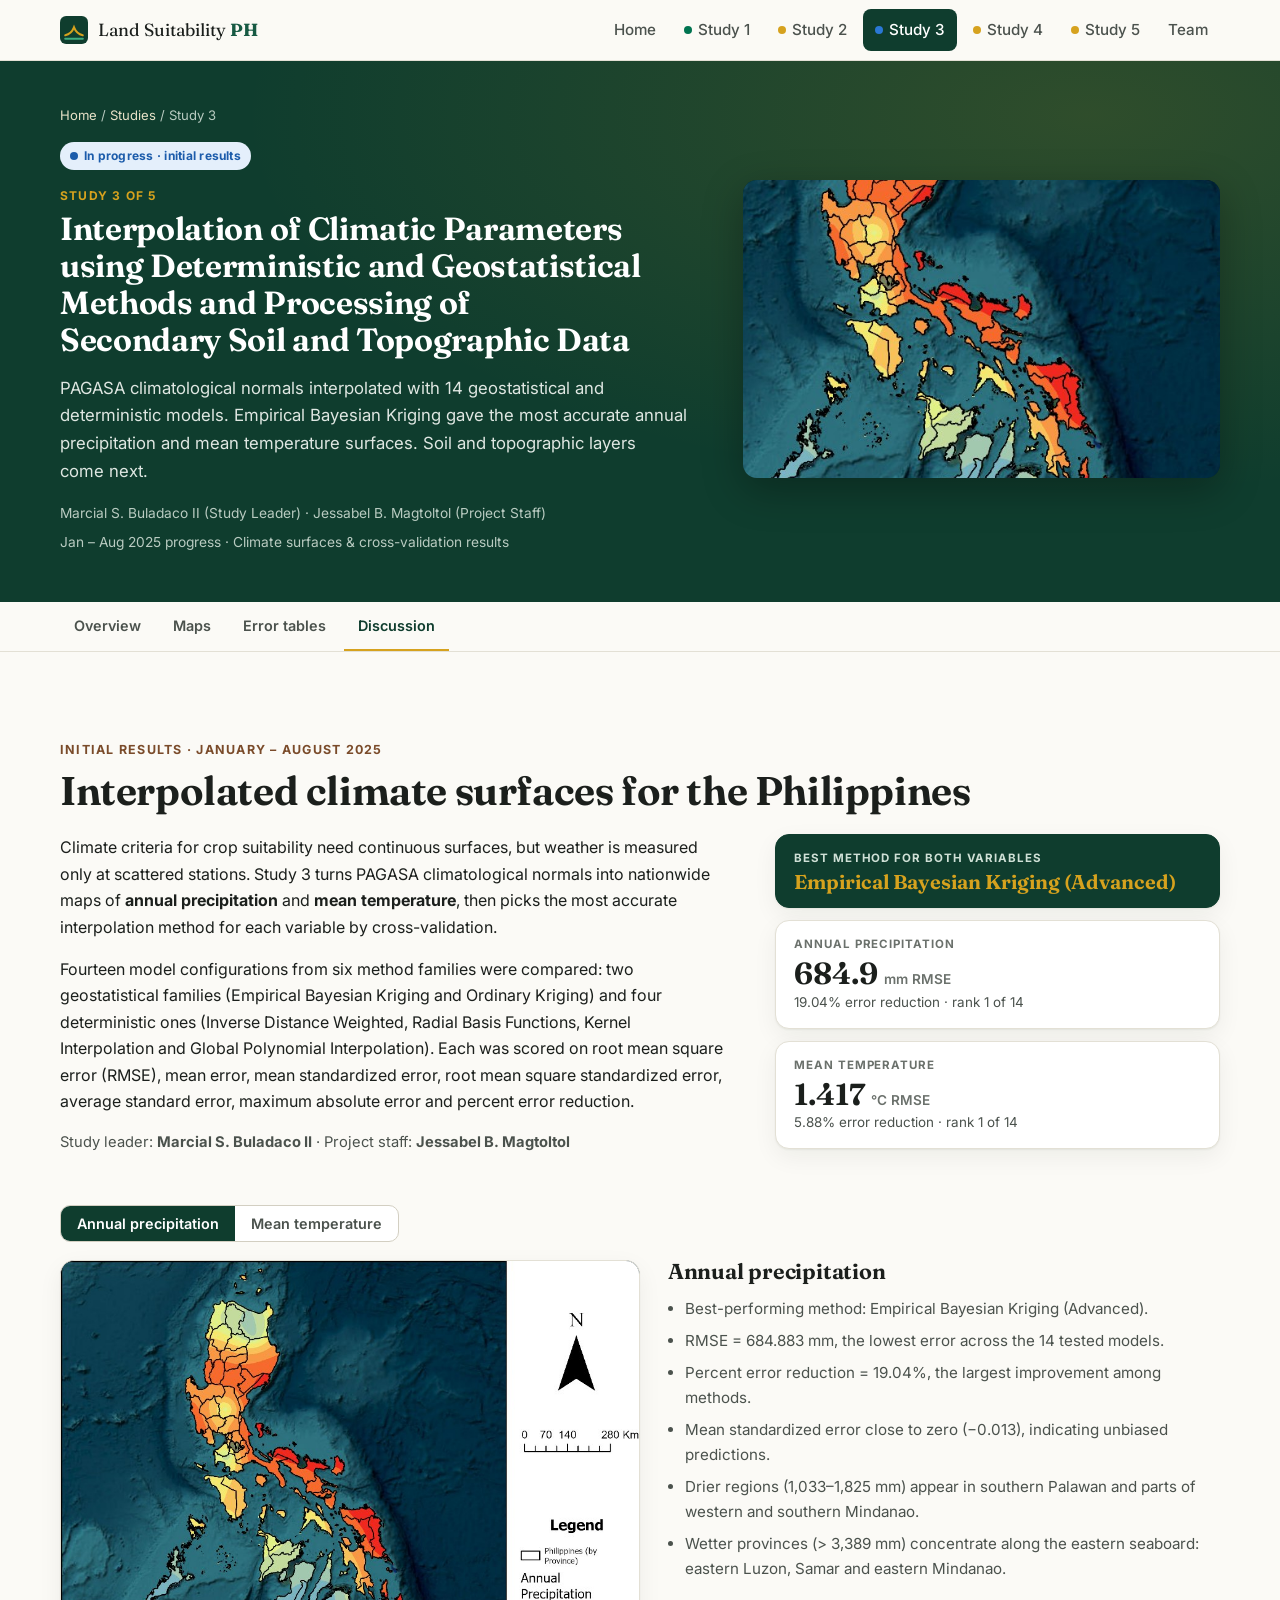
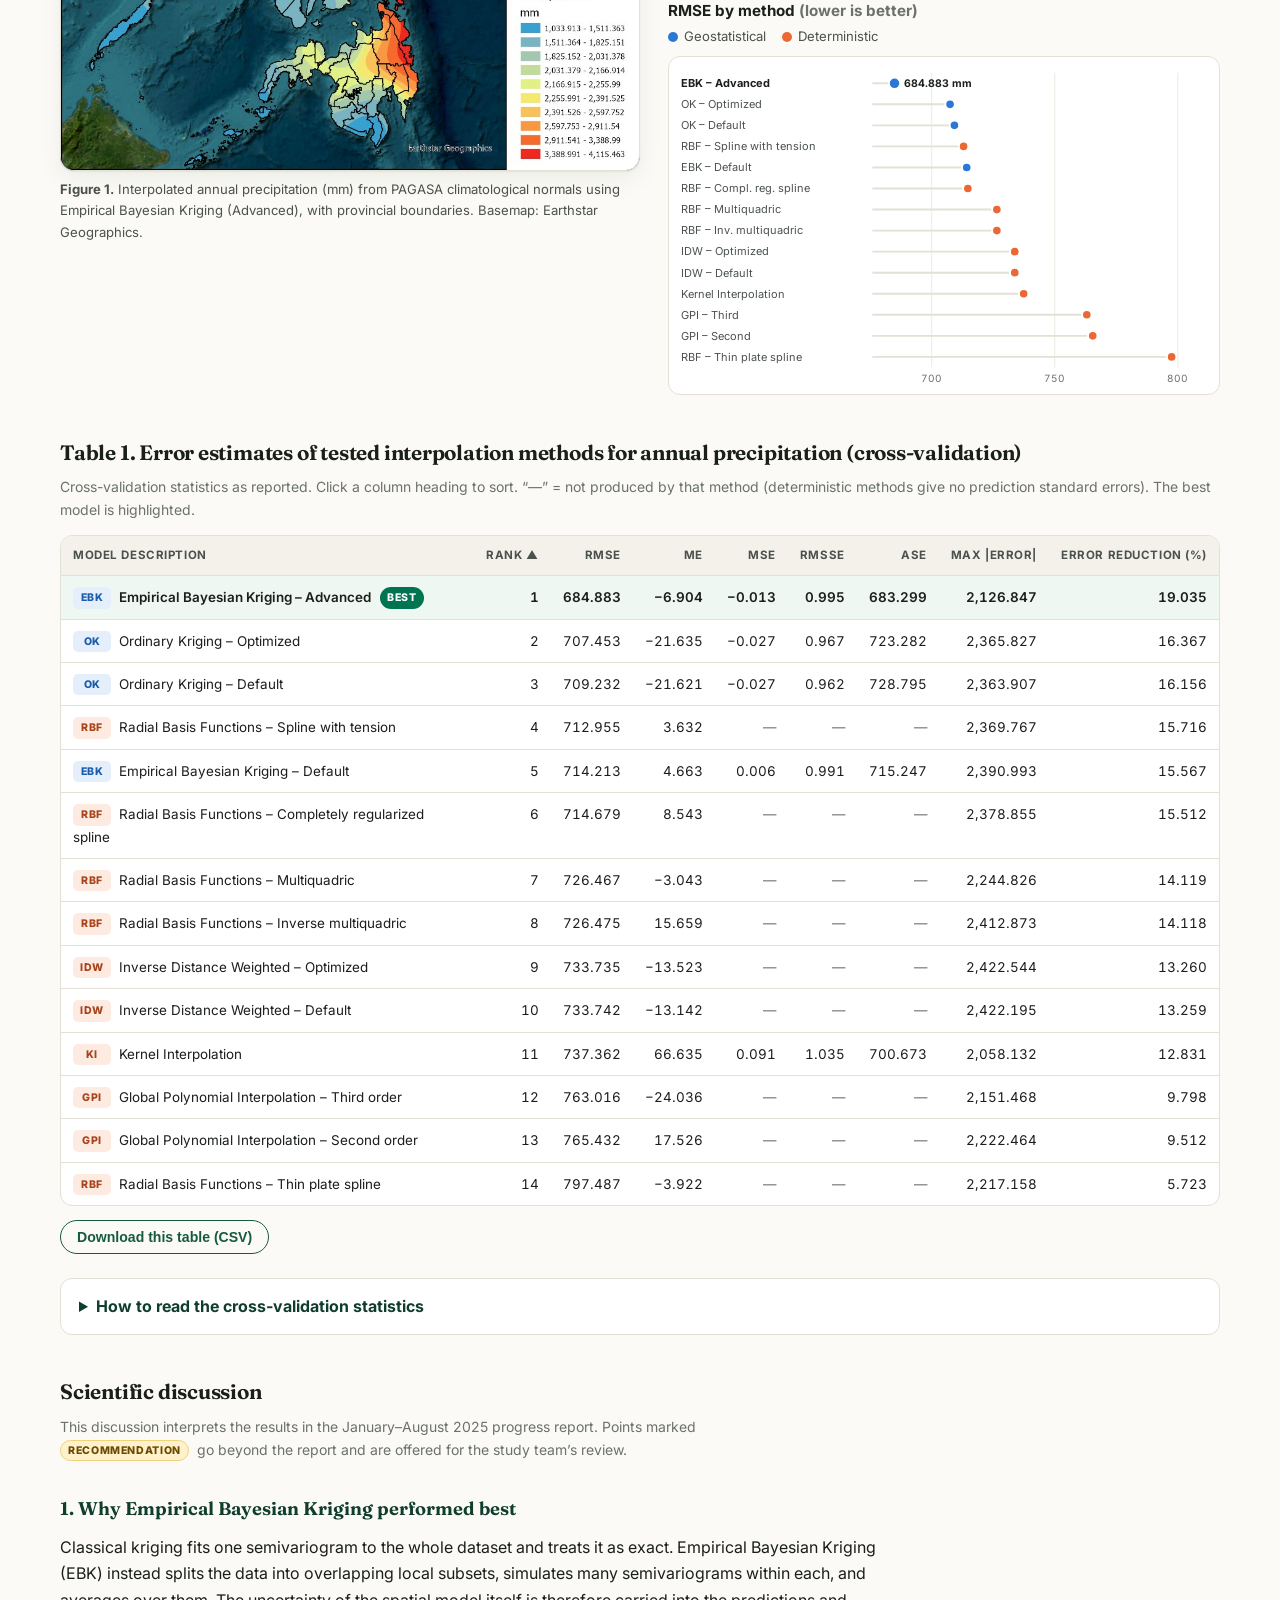
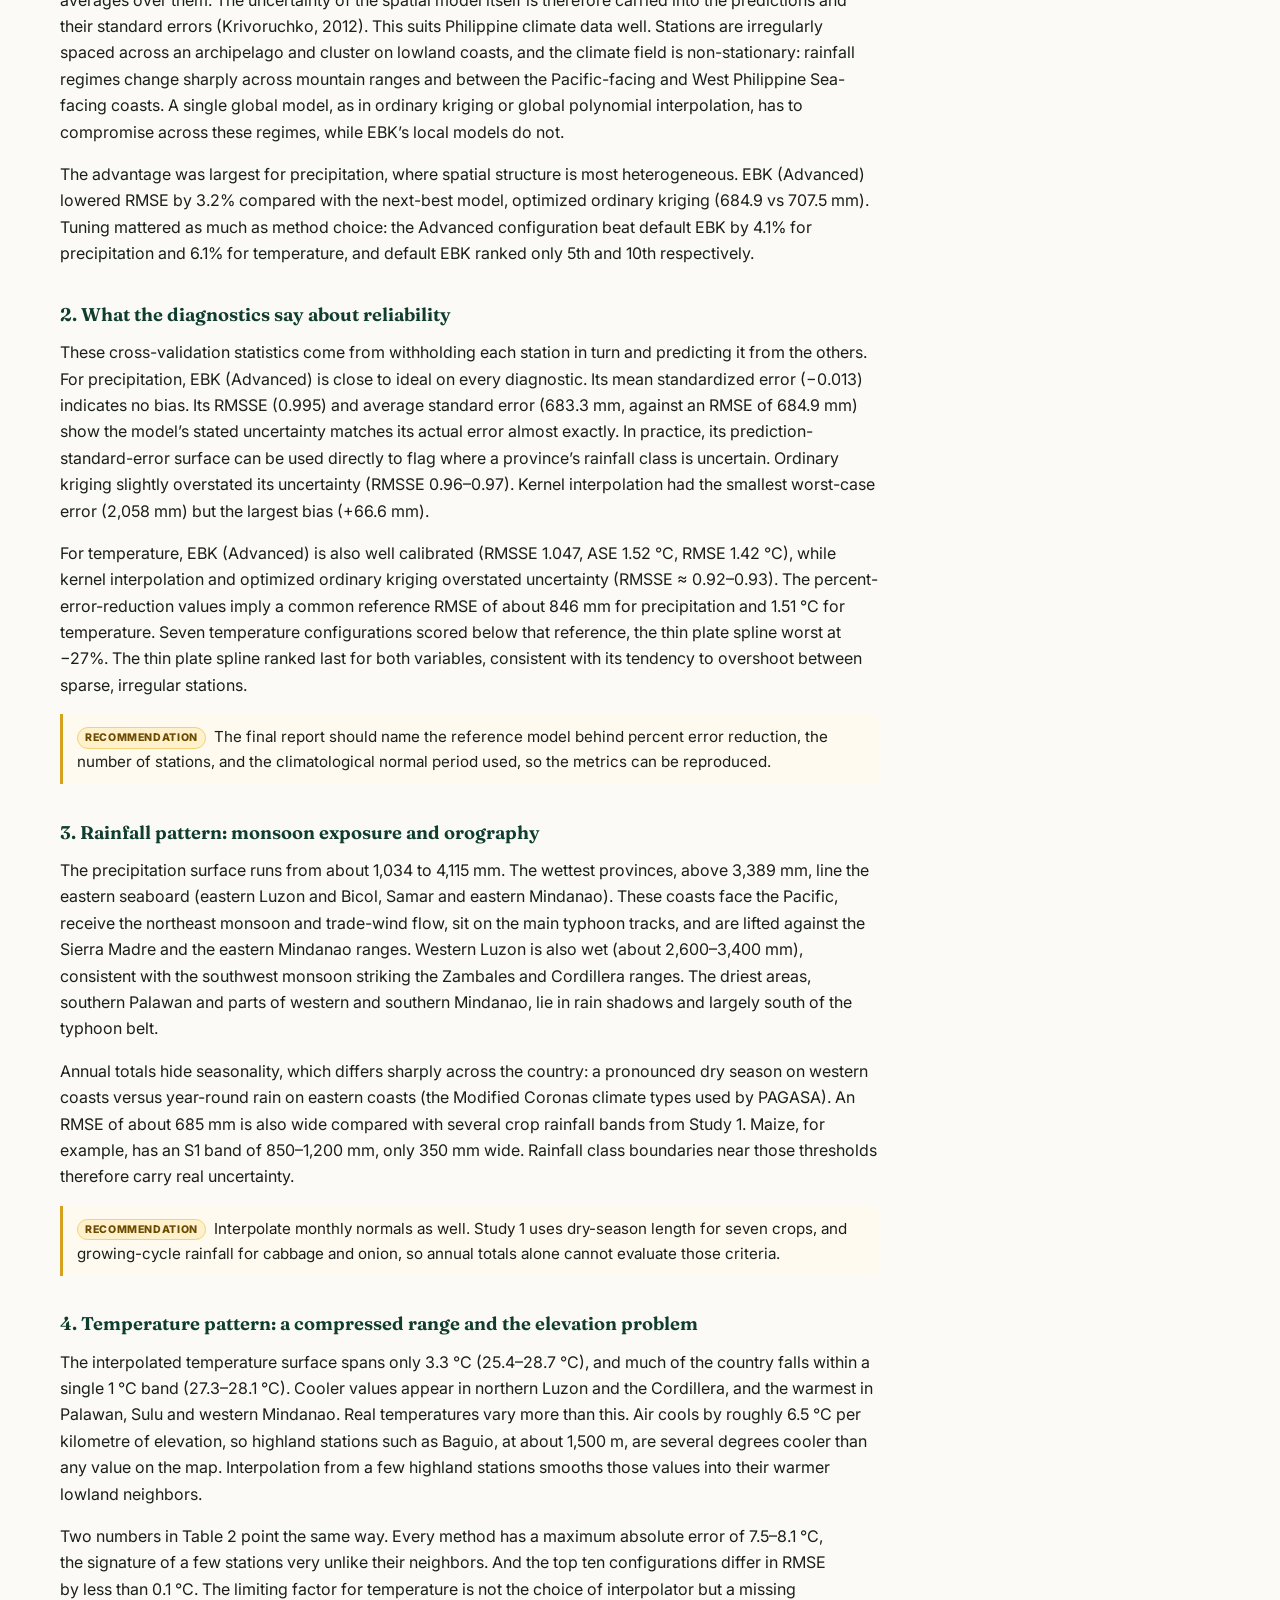
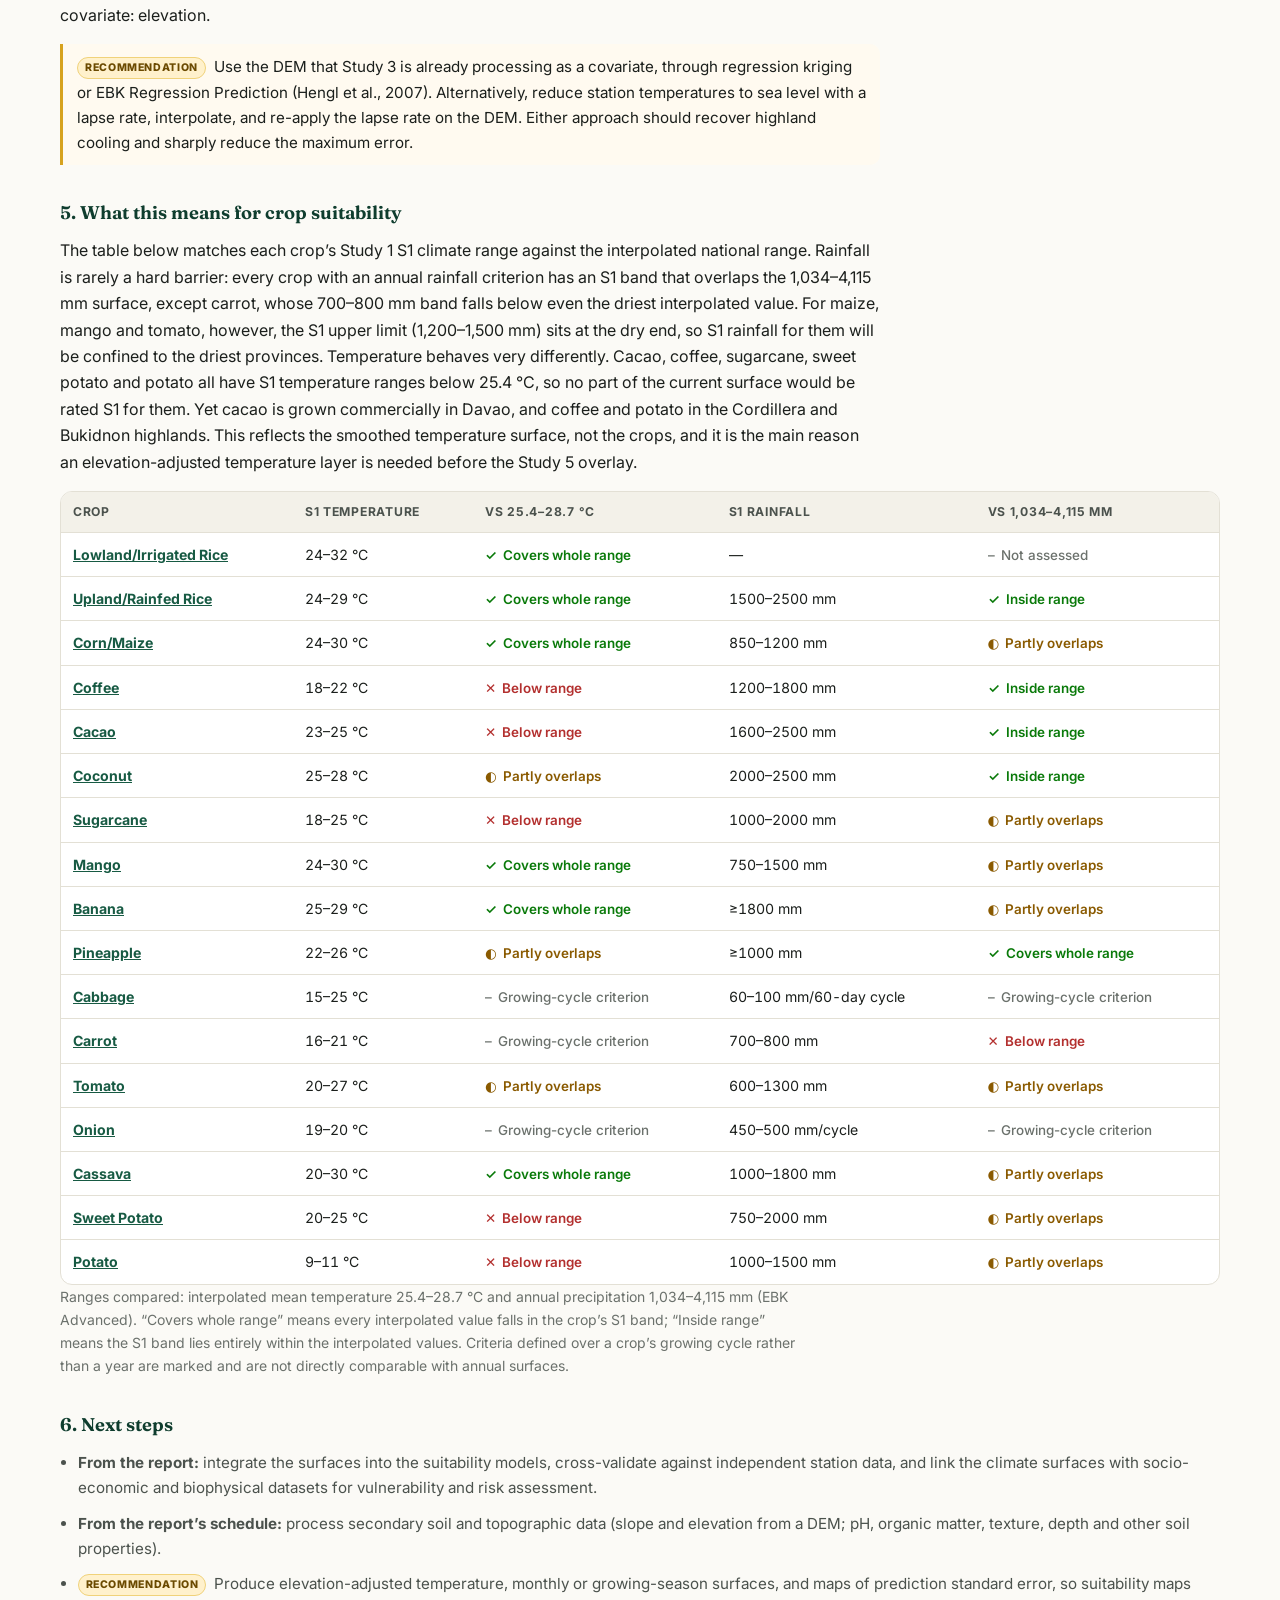
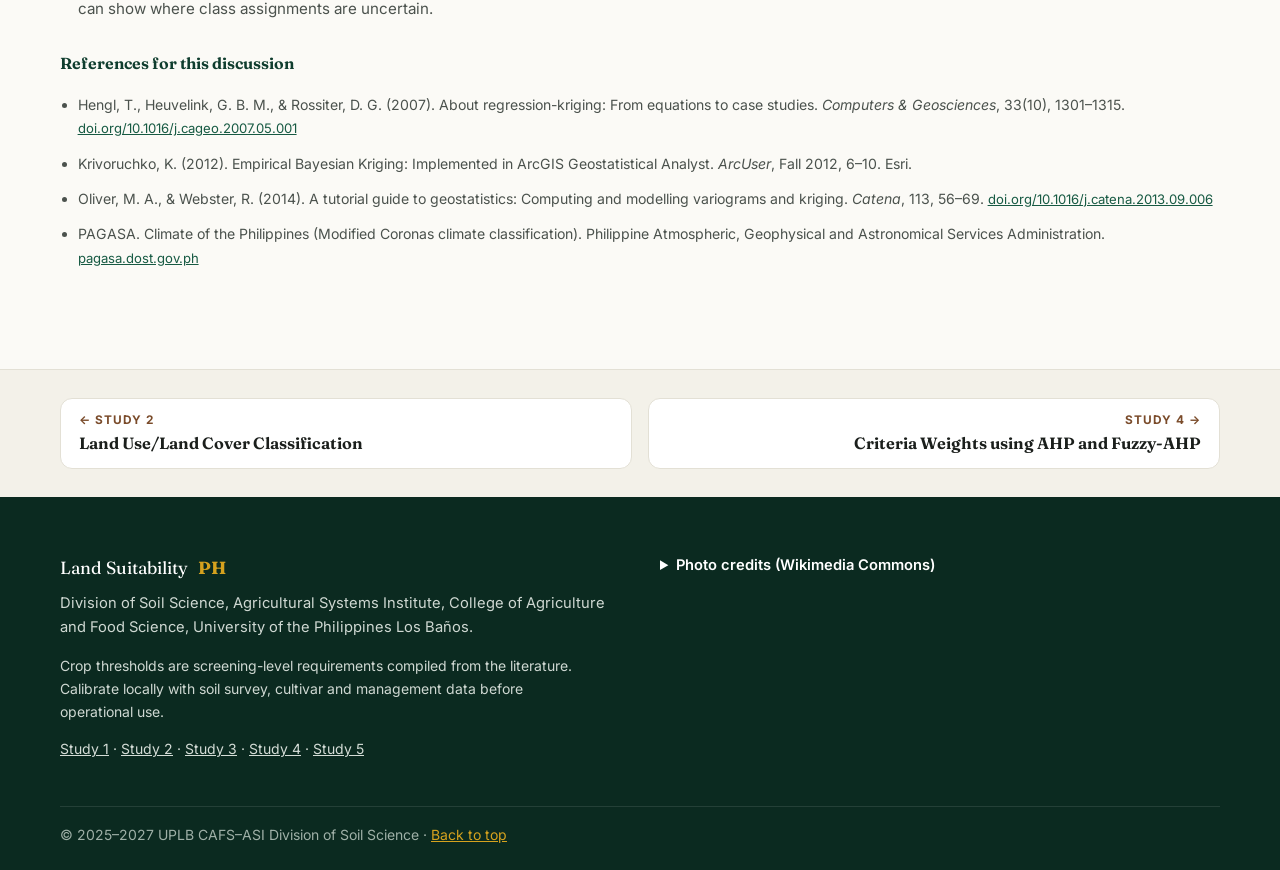
==== commit 5c94d392: "Remove source note from Study 3 page" ====
--- a/docs/study-3.html
+++ b/docs/study-3.html
@@ -122,7 +122,6 @@
         <li>Oliver, M. A., &amp; Webster, R. (2014). A tutorial guide to geostatistics: Computing and modelling variograms and kriging. <i>Catena</i>, 113, 56–69. <a href="https://doi.org/10.1016/j.catena.2013.09.006" target="_blank" rel="noopener">doi.org/10.1016/j.catena.2013.09.006</a></li>
         <li>PAGASA. Climate of the Philippines (Modified Coronas climate classification). Philippine Atmospheric, Geophysical and Astronomical Services Administration. <a href="https://www.pagasa.dost.gov.ph/information/climate-philippines" target="_blank" rel="noopener">pagasa.dost.gov.ph</a></li>
       </ul>
-      <p class="muted small">Source of results: Progress Report, Core-Funded Project ID 20195, January–August 2025. Tables 1 and 2 were images in the report and have been re-typed here from it.</p>
     </article>
   </div>
 </section>
